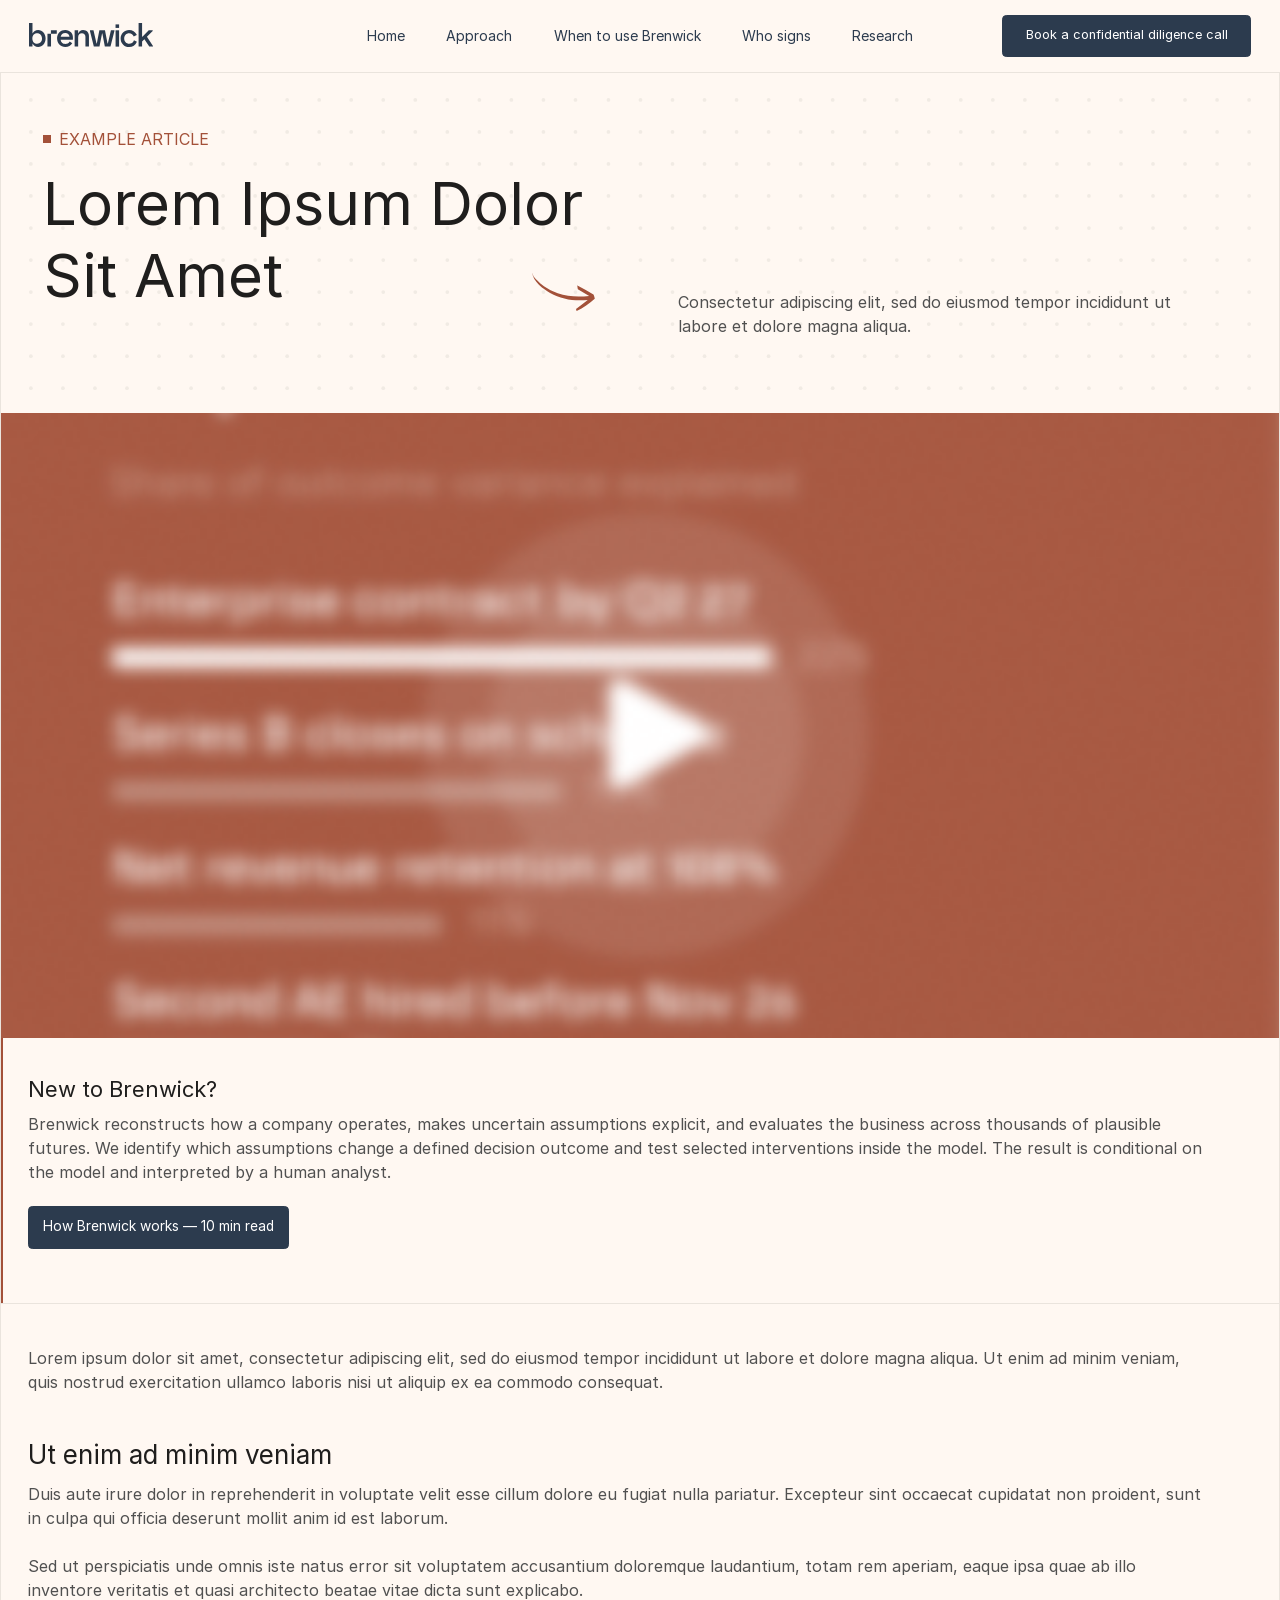
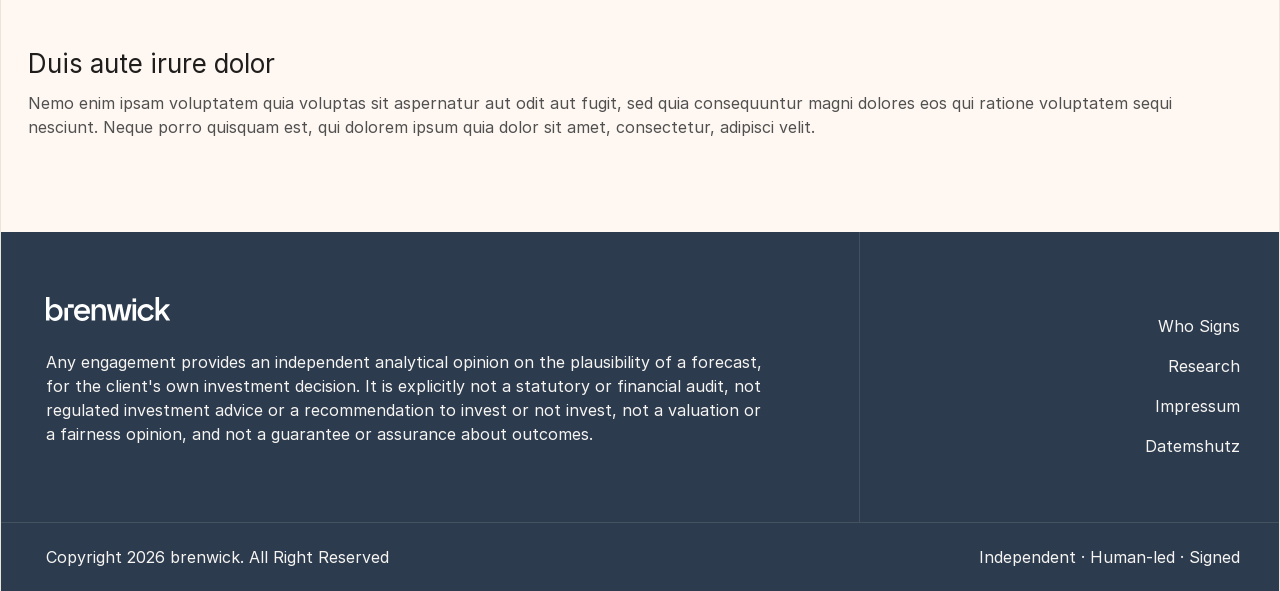
==== article/index.html @ f1bf11fb "first commit" ====
<!DOCTYPE html>
<html lang="en">

<head>
    <meta charset="UTF-8">
    <meta name="viewport" content="width=device-width, initial-scale=1.0">
    <meta
        name="description"
        content="Lorem Ipsum Dolor Sit Amet — an example Brenwick research article.">
    <title>Lorem Ipsum Dolor Sit Amet — Brenwick</title>
    <link rel="stylesheet" href="../css/style.css">
    <link rel="stylesheet" href="../css/article.css">
</head>

<body class="article-page">
    <header class="site-header">
        <div class="site-header__inner">
            <a class="site-header__logo" href="../index.html" aria-label="Brenwick home">
                <img
                    src="../assets/icons/brenwick-logo.svg"
                    alt="Brenwick"
                    width="124"
                    height="25"
                >
            </a>

            <nav class="desktop-nav" aria-label="Primary navigation">
                <a class="desktop-nav__link" href="../index.html">Home</a>
                <a class="desktop-nav__link" href="../article/">Approach</a>
                <a class="desktop-nav__link" href="../index.html#when-to-use-brenwick">
                    When to use Brenwick
                </a>
                <a class="desktop-nav__link" href="../who-signs/">Who signs</a>
                <a class="desktop-nav__link" href="../research/" aria-current="page">Research</a>
            </nav>

            <a class="button button--header" href="../index.html#contact">
                Book a confidential diligence call
            </a>

            <button
                class="menu-toggle"
                type="button"
                aria-label="Open navigation menu"
                aria-controls="mobile-menu"
                aria-expanded="false"
            >
                <span class="menu-toggle__line menu-toggle__line--top"></span>
                <span class="menu-toggle__line menu-toggle__line--bottom"></span>
            </button>
        </div>

        <div class="mobile-menu" id="mobile-menu" aria-hidden="true" inert>
            <div class="mobile-menu__pattern" aria-hidden="true"></div>

            <div class="mobile-menu__content">
                <nav class="mobile-nav" aria-label="Mobile navigation">
                    <a class="mobile-nav__link" href="../index.html">Home</a>
                    <a class="mobile-nav__link" href="../index.html#approach">Approach</a>
                    <a class="mobile-nav__link" href="../index.html#when-to-use-brenwick">
                        When to use Brenwick
                    </a>
                    <a class="mobile-nav__link" href="../index.html#who-signs">Who signs</a>
                    <a class="mobile-nav__link" href="../research/" aria-current="page">Research</a>
                </nav>

                <a class="button button--mobile-menu" href="../index.html#contact">
                    Book a confidential diligence call
                </a>
            </div>
        </div>
    </header>

    <main id="article">
        <article>
            <header class="article-hero">
                <div class="article-hero__pattern" aria-hidden="true"></div>

                <div class="article-hero__content">
                    <p class="article-hero__eyebrow">
                        <span aria-hidden="true"></span>
                        Example article
                    </p>

                    <h1>
                        <span class="article-hero__title article-hero__title--desktop">
                            Lorem Ipsum Dolor<br>
                            Sit Amet
                        </span>
                        <span class="article-hero__title article-hero__title--mobile" aria-hidden="true">
                            Lorem Ipsum<br>
                            Dolor Sit Amet
                        </span>
                    </h1>

                    <img
                        class="article-hero__arrow article-hero__arrow--desktop"
                        src="../assets/icons/hero-arrow.svg"
                        alt=""
                        width="65"
                        height="64"
                        aria-hidden="true"
                    >
                    <img
                        class="article-hero__arrow article-hero__arrow--mobile"
                        src="../assets/icons/hero-arrow-mobile.svg"
                        alt=""
                        width="32"
                        height="43"
                        aria-hidden="true"
                    >

                    <p class="article-hero__description">
                        Consectetur adipiscing elit, sed do eiusmod tempor incididunt ut
                        labore et dolore magna aliqua.
                    </p>
                </div>
            </header>

            <figure class="article-media" aria-label="What the case depends on exhibit preview">
                <picture>
                    <source
                        media="(max-width: 767px)"
                        srcset="../assets/images/article-dependencies-mobile.png"
                    >
                    <img
                        src="../assets/images/article-dependencies-desktop.png"
                        alt="Blurred preview of the What the case depends on Brenwick exhibit"
                        width="1280"
                        height="625"
                    >
                </picture>
            </figure>

            <aside class="article-introduction" aria-labelledby="article-introduction-title">
                <h2 id="article-introduction-title">New to Brenwick?</h2>
                <p>
                    Brenwick reconstructs how a company operates, makes uncertain assumptions
                    explicit, and evaluates the business across thousands of plausible futures.
                    We identify which assumptions change a defined decision outcome and test
                    selected interventions inside the model. The result is conditional on the
                    model and interpreted by a human analyst.
                </p>
                <a class="button article-introduction__link" href="../research/">
                    How Brenwick works — 10 min read
                </a>
            </aside>

            <div class="article-content">
                <p>
                    Lorem ipsum dolor sit amet, consectetur adipiscing elit, sed do eiusmod
                    tempor incididunt ut labore et dolore magna aliqua. Ut enim ad minim veniam,
                    quis nostrud exercitation ullamco laboris nisi ut aliquip ex ea commodo
                    consequat.
                </p>

                <h2>Ut enim ad minim veniam</h2>
                <p>
                    Duis aute irure dolor in reprehenderit in voluptate velit esse cillum dolore
                    eu fugiat nulla pariatur. Excepteur sint occaecat cupidatat non proident, sunt
                    in culpa qui officia deserunt mollit anim id est laborum.
                </p>
                <p>
                    Sed ut perspiciatis unde omnis iste natus error sit voluptatem accusantium
                    doloremque laudantium, totam rem aperiam, eaque ipsa quae ab illo inventore
                    veritatis et quasi architecto beatae vitae dicta sunt explicabo.
                </p>

                <h2>Duis aute irure dolor</h2>
                <p>
                    Nemo enim ipsam voluptatem quia voluptas sit aspernatur aut odit aut fugit,
                    sed quia consequuntur magni dolores eos qui ratione voluptatem sequi nesciunt.
                    Neque porro quisquam est, qui dolorem ipsum quia dolor sit amet, consectetur,
                    adipisci velit.
                </p>
            </div>
        </article>

        <footer class="brenwick-footer" aria-label="Site footer">
            <div class="brenwick-footer__main">
                <div class="brenwick-footer__brand">
                    <a class="brenwick-footer__logo" href="../index.html" aria-label="Brenwick home">
                        <img
                            src="../assets/icons/brenwick-logo.svg"
                            alt="Brenwick"
                            width="124"
                            height="25"
                        >
                    </a>

                    <p class="brenwick-footer__disclaimer">
                        <span class="article-footer-copy article-footer-copy--desktop">
                            Any engagement provides an independent analytical opinion on
                            the plausibility of a forecast,<br>
                            for the client's own investment decision. It is explicitly not
                            a statutory or financial audit, not<br>
                            regulated investment advice or a recommendation to invest or
                            not invest, not a valuation or<br>
                            a fairness opinion, and not a guarantee or assurance about
                            outcomes.
                        </span>
                        <span class="article-footer-copy article-footer-copy--mobile">
                            Any engagement provides an independent analytical opinion on the
                            plausibility of a forecast, for the client's own investment decision.
                            It is explicitly not a statutory or financial audit, not regulated
                            investment advice or a recommendation to invest or not invest, not a
                            valuation or a fairness opinion, and not a guarantee or assurance
                            about outcomes.
                        </span>
                    </p>
                </div>

                <nav class="brenwick-footer__navigation" aria-label="Footer navigation">
                    <a href="../index.html#who-signs">Who Signs</a>
                    <a href="../research/" aria-current="page">Research</a>
                    <a href="../index.html#impressum">Impressum</a>
                    <a href="../index.html#datenschutz">Datemshutz</a>
                </nav>
            </div>

            <div class="brenwick-footer__bottom">
                <p class="brenwick-footer__copyright">
                    Copyright 2026 brenwick. All Right<span class="brenwick-footer__mobile-break"><br></span>
                    Reserved
                </p>

                <p class="brenwick-footer__signature">
                    Independent · Human-led · Signed
                </p>
            </div>
        </footer>
    </main>

    <script src="../js/main.js"></script>
</body>

</html>
---- css/style.css ----
@font-face {
    font-family: "Inter";
    src: url("../assets/fonts/Inter-Regular.woff2") format("woff2");
    font-style: normal;
    font-weight: 400;
    font-display: swap;
}

:root {
    --color-background: #fff8f2;
    --color-border: #eae4dd;
    --color-heading: #1f1e1d;
    --color-navy: #2c3b4e;
    --color-rust: #a35139;
    --color-text: #505050;
    --color-white: #ffffff;
    --font-primary: "Inter", "Helvetica Neue", Arial, sans-serif;
    --font-secondary: "Inter", "Helvetica Neue", Arial, sans-serif;
    --header-height: 73px;
    --content-max-width: 1222px;
    --transition-duration: 220ms;
}

*,
*::before,
*::after {
    box-sizing: border-box;
}

html {
    min-width: 320px;
    scroll-behavior: smooth;
}

body {
    min-width: 320px;
    margin: 0;
    overflow-x: hidden;
    background-color: var(--color-background);
    color: var(--color-navy);
    font-family: var(--font-primary);
    -webkit-font-smoothing: antialiased;
    text-rendering: optimizeLegibility;
}

body.is-menu-open {
    overflow: hidden;
}

a {
    color: inherit;
    text-decoration: none;
}

button,
a {
    -webkit-tap-highlight-color: transparent;
}

.site-header {
    position: relative;
    z-index: 100;
    min-height: var(--header-height);
    border-bottom: 1.19px solid var(--color-border);
    background-color: var(--color-background);
}

.site-header__inner {
    position: relative;
    display: flex;
    width: min(calc(100% - 48px), var(--content-max-width));
    min-height: calc(var(--header-height) - 1.19px);
    margin-inline: auto;
    align-items: center;
    justify-content: space-between;
}

.site-header__logo {
    display: inline-flex;
    flex: 0 0 auto;
    align-items: center;
}

.site-header__logo img {
    display: block;
    width: 124px;
    height: auto;
}

.desktop-nav {
    position: absolute;
    left: 50%;
    display: flex;
    width: 546px;
    align-items: center;
    justify-content: space-between;
    transform: translateX(-50%);
}

.desktop-nav__link,
.mobile-nav__link {
    font-size: 14px;
    font-weight: 500;
    letter-spacing: 0;
    line-height: 1;
    white-space: nowrap;
}

.desktop-nav__link {
    transition: opacity var(--transition-duration) ease;
}

.desktop-nav__link:hover {
    opacity: 0.62;
}

.button {
    display: inline-flex;
    min-height: 42.506px;
    align-items: center;
    justify-content: center;
    padding: 8.67px 13.88px;
    border: 1px solid var(--color-navy);
    border-radius: 4.34px;
    background-color: var(--color-navy);
    color: var(--color-white);
    font-size: 13.88px;
    font-weight: 500;
    letter-spacing: 0;
    line-height: 1;
    text-align: center;
    transition:
        background-color var(--transition-duration) ease,
        color var(--transition-duration) ease;
}

.button:hover {
    background-color: transparent;
    color: var(--color-navy);
}

.button--header {
    width: 248.759px;
    flex: 0 0 auto;
}

.menu-toggle,
.mobile-menu {
    display: none;
}

.hero {
    position: relative;
    width: min(calc(100% - 160px), 1280px);
    min-height: 421px;
    margin-inline: auto;
    overflow: hidden;
    border-right: 1px solid var(--color-border);
    border-left: 1px solid var(--color-border);
}

.hero__pattern {
    position: absolute;
    inset: 0;
    background-image: url("../assets/icons/dots-pattern.svg");
    background-position: top center;
    background-repeat: repeat-y;
    background-size: 1222px 421px;
    pointer-events: none;
    top: 25px;
}

.hero__content {
    position: relative;
    z-index: 1;
    min-height: 421px;
    padding: 50px 44px 46px;
}

.hero__eyebrow,
.hero__title,
.hero__description {
    margin: 0;
    font-weight: 500;
    letter-spacing: 0;
}

.hero__eyebrow {
    display: flex;
    align-items: center;
    gap: 8px;
    color: var(--color-rust);
    font-size: 16px;
    line-height: 1.5;
    text-transform: uppercase;
}

.hero__eyebrow-marker {
    width: 8px;
    height: 8px;
    flex: 0 0 auto;
    background-color: currentColor;
}

.hero__title {
    max-width: 810px;
    margin-top: 7px;
    color: var(--color-heading);
    font-size: 60px;
    line-height: 1.1;
}

.hero__arrow {
    position: absolute;
    top: 296px;
    left: 50.75%;
    display: block;
    width: 65px;
    height: 64px;
    pointer-events: none;
}

.hero__description {
    position: absolute;
    top: 264px;
    right: 44px;
    width: 430px;
    color: var(--color-text);
    font-size: 15px;
    line-height: 1.5;
}

.mobile-line-break {
    display: none;
}

.forecast-figure {
    display: grid;
    width: min(calc(100% - 160px), 1280px);
    min-height: 626px;
    grid-template-rows: 64px minmax(0, 1fr) 64px;
    margin-inline: auto;
    overflow: hidden;
    background-color: var(--color-rust);
    color: var(--color-white);
}

.forecast-figure p,
.forecast-figure h2 {
    margin: 0;
}

.forecast-figure__header,
.forecast-figure__footer {
    display: grid;
    align-items: center;
    border-color: rgb(255 255 255 / 32%);
}

.forecast-figure__header {
    grid-template-columns: minmax(0, 1fr) 300px;
    border-bottom: 1px solid rgb(255 255 255 / 32%);
}

.forecast-figure__header p {
    display: flex;
    height: 100%;
    align-items: center;
    padding-inline: 40px;
    font-size: 16.08px;
    letter-spacing: 0;
    line-height: 1;
}

.forecast-figure__header p:first-child {
    font-family: var(--font-secondary);
    font-weight: 400;
}

.forecast-figure__header p:last-child {
    padding-inline: 36px;
    border-left: 1px solid rgb(255 255 255 / 32%);
    font-family: var(--font-primary);
    font-weight: 500;
}

.forecast-figure__body {
    position: relative;
    min-height: 498px;
}

.forecast-figure__intro {
    position: absolute;
    z-index: 2;
    top: 32px;
    left: 40px;
}

.forecast-figure__intro h2 {
    font-family: var(--font-primary);
    font-size: 38.59px;
    font-weight: 500;
    letter-spacing: 0;
    line-height: 1;
}

.forecast-figure__intro p {
    margin-top: 14px;
    color: rgb(255 255 255 / 42%);
    font-family: var(--font-secondary);
    font-size: 13.93px;
    font-weight: 400;
    letter-spacing: 0;
    line-height: 1;
}

.forecast-figure__legend {
    display: none;
}

.forecast-figure__chart {
    position: absolute;
}

.forecast-figure__chart svg {
    display: block;
    width: 100%;
    height: auto;
    overflow: visible;
}

.forecast-figure__chart--desktop {
    top: 149px;
    right: 30px;
    left: 130px;
}

.forecast-figure__chart--mobile {
    display: none;
}

.forecast-chart__grid line {
    stroke: rgb(255 255 255 / 13%);
    stroke-width: 1;
    vector-effect: non-scaling-stroke;
}

.forecast-chart__paths {
    fill: none;
    stroke: rgb(255 255 255 / 9%);
    stroke-width: 1;
}

.forecast-chart__paths path,
.forecast-chart__median,
.forecast-chart__founder {
    fill: none;
    vector-effect: non-scaling-stroke;
}

.forecast-chart__median {
    stroke: rgb(255 255 255 / 30%);
    stroke-width: 1;
}

.forecast-chart__founder {
    stroke: var(--color-white);
    stroke-linecap: round;
    stroke-width: 2;
}

.forecast-chart__ticks {
    fill: rgb(255 255 255 / 35%);
    font-family: var(--font-secondary);
    font-size: 13.93px;
    font-weight: 400;
    letter-spacing: 0;
}

.forecast-chart__annotations {
    fill: var(--color-white);
    font-family: var(--font-primary);
    font-size: 15.01px;
    font-weight: 500;
    letter-spacing: 0;
}

.forecast-chart__annotations line {
    stroke: rgb(255 255 255 / 55%);
    stroke-width: 1;
    vector-effect: non-scaling-stroke;
}

.forecast-chart__annotations text:nth-of-type(n + 5) {
    fill: rgb(255 255 255 / 43%);
}

.forecast-figure__footer {
    grid-template-columns: 1fr auto;
    padding-inline: 40px;
    border-top: 1px solid rgb(255 255 255 / 32%);
}

.forecast-figure__footer>p:first-child {
    font-family: var(--font-secondary);
    font-size: 13.93px;
    font-weight: 400;
    line-height: 1;
}


.forecast-figure__brand {
    font-family: var(--font-primary);
    font-size: 22px;
    font-weight: 500;
    line-height: 1;
}

.mobile-line-break {
    display: none;
}

.desktop-nav__link:focus-visible,
.mobile-nav__link:focus-visible,
.button:focus-visible,
.menu-toggle:focus-visible,
.site-header__logo:focus-visible {
    outline: 2px solid var(--color-navy);
    outline-offset: 4px;
}

@media (max-width: 1100px) {
    :root {
        --header-height: 52px;
    }

    .site-header__inner {
        width: calc(100% - 32px);
    }

    .site-header__logo img {
        width: 100px;
    }

    .desktop-nav,
    .button--header {
        display: none;
    }

    .menu-toggle {
        position: relative;
        display: inline-flex;
        width: 24px;
        height: 24px;
        flex: 0 0 auto;
        align-items: center;
        justify-content: center;
        padding: 0;
        border: 0;
        background: transparent;
        color: var(--color-navy);
        cursor: pointer;
    }

    .menu-toggle__line {
        position: absolute;
        right: 1px;
        display: block;
        height: 1.6px;
        border-radius: 999px;
        background-color: currentColor;
        transform-origin: center;
        transition:
            top var(--transition-duration) ease,
            width var(--transition-duration) ease,
            transform var(--transition-duration) ease;
    }

    .menu-toggle__line--top {
        top: 7px;
        width: 22px;
    }

    .menu-toggle__line--bottom {
        top: 14px;
        width: 16px;
    }

    .site-header.is-menu-open .menu-toggle__line {
        top: 11px;
        width: 20px;
    }

    .site-header.is-menu-open .menu-toggle__line--top {
        transform: rotate(45deg);
    }

    .site-header.is-menu-open .menu-toggle__line--bottom {
        transform: rotate(-45deg);
    }

    .mobile-menu {
        position: fixed;
        z-index: -1;
        top: var(--header-height);
        right: 0;
        bottom: 0;
        left: 0;
        display: block;
        overflow: hidden;
        background-color: var(--color-background);
        opacity: 0;
        pointer-events: none;
        transform: translateY(-8px);
        visibility: hidden;
        transition:
            opacity var(--transition-duration) ease,
            transform var(--transition-duration) ease,
            visibility 0s linear var(--transition-duration);
    }

    .site-header.is-menu-open .mobile-menu {
        opacity: 1;
        pointer-events: auto;
        transform: translateY(0);
        visibility: visible;
        transition-delay: 0s;
    }

    .mobile-line-break {
        display: inline;
    }

    .desktop-line-break {
        display: none;
    }

    .mobile-menu__pattern {
        position: absolute;
        top: 71px;
        right: clamp(20px, 6.667vw, 32px);
        bottom: 0;
        left: clamp(20px, 6.667vw, 32px);
        background-image: url("../assets/icons/dots-pattern.svg");
        background-position: top left;
        background-repeat: repeat-y;
        background-size: 1222px 421px;
        pointer-events: none;
    }

    .mobile-menu__content {
        position: relative;
        z-index: 1;
        display: flex;
        height: 100%;
        flex-direction: column;
        align-items: center;
        padding-top: clamp(72px, 17.188dvh, 110px);
    }

    .mobile-nav {
        display: flex;
        width: min(39.467vw, 148px);
        height: min(44.531dvh, 285px);
        min-height: 238px;
        flex-direction: column;
        align-items: center;
        justify-content: space-between;
    }

    .mobile-nav__link {
        display: inline-flex;
        justify-content: center;
        text-align: center;
        transition: opacity var(--transition-duration) ease;
    }

    .mobile-nav__link:hover {
        opacity: 0.62;
    }

    .button--mobile-menu {
        width: min(calc(100% - 50px), 248.759px);
        margin-top: clamp(38px, 11.563dvh, 74px);
    }

    .hero {
        width: calc(100% - 32px);
        min-height: 674px;
    }

    .hero__pattern {
        background-position: 9px -30px;
    }

    .hero__content {
        min-height: 674px;
        padding: 28px 16px 42px;
    }

    .hero__eyebrow {
        gap: 8px;
    }

    .hero__title {
        max-width: none;
        margin-top: 7px;
        font-size: 36px;
        line-height: 1.2;
    }

    .hero__arrow {
        top: 290px;
        right: 65px;
        left: auto;
        width: 42px;
        height: 42px;
        transform: rotate(-40deg) scaleX(-1);
        transform-origin: center;
    }

    .hero__description {
        position: static;
        width: auto;
        margin-top: 42px;
    }

    .desktop-line-break {
        display: none;
    }

    .mobile-line-break {
        display: inline;
    }

    .forecast-figure {
        width: calc(100% - 32px);
    }
}

@media (max-width: 767px) {
    .forecast-figure {
        min-height: 500px;
        grid-template-rows: 46px minmax(0, 1fr) 46px;
    }

    .forecast-figure__header {
        grid-template-columns: 1fr 1fr;
    }

    .forecast-figure__header p {
        padding-inline: 30px;
        font-size: 10px;
    }

    .forecast-figure__header p:last-child {
        justify-content: flex-end;
        padding-right: 17px;
        padding-left: 15px;
    }

    .forecast-figure__body {
        min-height: 408px;
    }

    .forecast-figure__intro {
        top: 18px;
        right: 24px;
        left: 30px;
    }

    .forecast-figure__intro h2 {
        max-width: 200px;
        font-size: 28px;
        line-height: 1;
    }

    .forecast-figure__intro p {
        max-width: 230px;
        margin-top: 10px;
        overflow: hidden;
        font-size: 10px;
        text-overflow: clip;
        white-space: nowrap;
    }

    .forecast-figure__legend {
        position: absolute;
        top: 112px;
        right: 29px;
        left: 30px;
        display: flex;
        align-items: center;
        justify-content: space-between;
        font-family: var(--font-primary);
        font-size: 10.5px;
        font-weight: 500;
        line-height: 1;
    }

    .forecast-figure__legend-item {
        display: inline-flex;
        align-items: center;
        gap: 7px;
        white-space: nowrap;
    }

    .forecast-figure__legend-line {
        display: block;
        width: 17px;
        height: 1px;
    }

    .forecast-figure__legend-line--founder {
        background-color: var(--color-white);
    }

    .forecast-figure__legend-line--median {
        background-color: rgb(255 255 255 / 38%);
    }

    .forecast-figure__chart--desktop {
        display: none;
    }

    .forecast-figure__chart--mobile {
        top: 184px;
        right: 29px;
        left: 30px;
        display: block;
    }

    .forecast-chart__ticks {
        font-size: 9px;
    }

    .forecast-chart__founder {
        stroke-width: 2;
    }

    .forecast-figure__footer {
        padding-inline: 30px 28px;
    }

    .forecast-figure__footer>p:first-child {
        color: rgb(255 255 255 / 50%);
        font-size: 9px;
    }

    .forecast-figure__brand {
        font-size: 15px;
    }
}

@media (max-width: 374px) {
    .site-header__inner {
        width: calc(100% - 28px);
    }

    .site-header__logo img {
        width: 94px;
    }

    .mobile-menu__pattern {
        right: 20px;
        left: 20px;
    }

    .mobile-nav__link {
        font-size: 13px;
    }

    .button--mobile-menu {
        width: calc(100% - 40px);
        font-size: 13px;
    }

    .hero {
        width: calc(100% - 24px);
    }

    .hero__content {
        padding-right: 12px;
        padding-left: 12px;
    }

    .hero__eyebrow {
        font-size: 14px;
    }

    .hero__title {
        font-size: clamp(32px, 9.6vw, 36px);
    }

    .hero__description {
        font-size: 15px;
    }

    .forecast-figure {
        width: calc(100% - 24px);
    }

    .forecast-figure__header p {
        padding-left: 22px;
    }

    .forecast-figure__intro,
    .forecast-figure__legend,
    .forecast-figure__chart--mobile {
        left: 22px;
    }

    .forecast-figure__legend,
    .forecast-figure__chart--mobile {
        right: 22px;
    }

    .forecast-figure__footer {
        padding-inline: 22px;
    }
}

@media (prefers-reduced-motion: reduce) {
    html {
        scroll-behavior: auto;
    }

    *,
    *::before,
    *::after {
        scroll-behavior: auto !important;
        transition-duration: 0.01ms !important;
    }
}

/* Mobile: hero ke neeche extra space remove */
@media (max-width: 767px) {

    .hero,
    .hero__content {
        min-height: auto;
    }
}

/* Laptop: graph mein sirf founder line show */
@media (min-width: 768px) {

    .forecast-figure__chart--desktop .forecast-chart__paths,
    .forecast-figure__chart--desktop .forecast-chart__median {
        display: none;
    }
}

.range-section {
    width: min(calc(100% - 160px), 1280px);
    margin-inline: auto;
    overflow: hidden;
    border-right: 1.19px solid var(--color-border);
    border-left: 1.19px solid var(--color-border);
    background-color: var(--color-background);
    color: var(--color-heading);
}

.range-section p,
.range-section h2,
.range-section blockquote {
    margin: 0;
}

.range-section__header {
    display: grid;
    min-height: 92px;
    grid-template-columns: 260px minmax(0, 1fr) auto;
    align-items: center;
    border-bottom: 1.19px solid var(--color-border);
}

.range-section__header p {
    font-size: 16px;
    font-weight: 500;
    letter-spacing: 0;
    line-height: 1.5;
}

.range-section__headertow {
    display: grid;
    min-height: 92px;
    grid-template-columns: 210px minmax(0, 1fr) auto;
    align-items: center;
    border-bottom: 1.19px solid var(--color-border);
}

.range-section__headertow p {
    font-size: 16px;
    font-weight: 500;
    letter-spacing: 0;
    line-height: 1.5;
}

.range-section__figure-label {
    position: relative;
    display: flex;
    min-height: 33px;
    align-items: center;
    padding-right: 20px;
    padding-left: 28px;
    white-space: nowrap;
}

.range-section__figure-label::after {
    position: absolute;
    top: 50%;
    right: 0;
    width: 1px;
    height: 33px;
    background-color: var(--color-border);
    content: "";
    transform: translateY(-50%);
}

.range-section__figure-description {
    padding-inline: 20px;
}

.range-section__figure-descriptiontow {
    padding-inline: 12px;
}

.text-color {
    color: #FFF8F2BF
}

@media (max-width: 767px) {
    .range-section__figure-description {
        display: flex;
        align-items: flex-start;
        gap: 16px;
    }

    .range-section__figure-description::before {
        content: "";
        display: block;
        flex: 0 0 1px;
        width: 1px;
        height: 33px;
        background-color: #e1dad3;
    }
}

.range-section__specimen {
    display: flex;
    width: 274px;
    min-height: 40px;
    margin-right: 28px !important;
    align-items: center;
    padding-inline: 27px;
    background-color: #f8f0e9;
    white-space: nowrap;
    border: 1px solid #dacfc2"

}

.range-section {
    overflow: visible;
}

.range-section__question {
    position: relative;
    display: flex;
    min-height: 86px;
    align-items: center;
    padding: 18px 28px;
    border-bottom: 0;
}

.range-section__question::after {
    content: "";
    position: absolute;
    bottom: 0;
    left: 50%;
    width: 100vw;
    height: 1.19px;
    background-color: var(--color-border);
    transform: translateX(-50%);
    pointer-events: none;
}

body {
    overflow-x: clip;
}

.range-section__question p,
.range-section__copy p,
.range-section__quote footer {
    font-size: 16px;
    font-weight: 500;
    letter-spacing: 0;
    line-height: 1.5;
}

.range-section__content {
    display: grid;
    min-height: 348px;
    grid-template-columns: minmax(0, 1fr) 430px;
    align-items: center;
    gap: 42px;
    padding: 48px 42px 45px;
    border-bottom: 1.19px solid var(--color-border);
    background-image: url("../assets/icons/dots-pattern.svg");
    background-position: center center;
    background-repeat: repeat-y;
    background-size: 1222px 421px;
}

.range-section__eyebrow {
    display: flex;
    align-items: center;
    gap: 8px;
    color: var(--color-rust);
    font-size: 16px;
    font-weight: 500;
    letter-spacing: 0;
    line-height: 1.5;
    text-transform: uppercase;
}

.range-section__eyebrow span {
    width: 8px;
    height: 8px;
    flex: 0 0 auto;
    background-color: currentColor;
}

.range-section__heading-group h2 {
    max-width: 617px;
    margin-top: 13px;
    font-size: 48px;
    font-weight: 500;
    letter-spacing: 0;
    line-height: 1.2;
}

.range-section__copy {
    align-self: center;
    color: var(--color-heading);
    transform: translateY(30px);
}

.range-section__copy p+p {
    margin-top: 12px;
}

.range-section__quote {
    position: relative;
    display: flex;
    min-height: 135px;
    flex-direction: column;
    justify-content: center;
    padding: 25px 28px;
    border-bottom: 1.19px solid var(--color-border);
    font-style: normal;
}

.range-section__quote::before {
    position: absolute;
    top: 0;
    bottom: 0;
    left: 0;
    width: 3px;
    background-color: var(--color-rust);
    content: "";
}

.range-section__quote>p {
    font-size: 22px;
    font-weight: 500;
    letter-spacing: 0;
    line-height: 1.5;
}

.range-section__quote footer {
    margin-top: 2px;
}

.desktop-nav__link:focus-visible,
.mobile-nav__link:focus-visible,
.button:focus-visible,
.menu-toggle:focus-visible,
.site-header__logo:focus-visible {
    outline: 2px solid var(--color-navy);
    outline-offset: 4px;
}

@media (max-width: 1100px) {


    .forecast-figure {
        width: calc(100% - 32px);
    }

    .range-section {
        width: calc(100% - 32px);
    }
}

@media (max-width: 767px) {
    .forecast-figure {
        min-height: 500px;
        grid-template-rows: 46px minmax(0, 1fr) 46px;
    }

    .forecast-figure__header {
        grid-template-columns: 1fr 1fr;
    }

    .forecast-figure__header p {
        padding-inline: 30px;
        font-size: 10px;
    }

    .forecast-figure__header p:last-child {
        justify-content: flex-end;
        padding-right: 17px;
        padding-left: 15px;
    }

    .forecast-figure__body {
        min-height: 408px;
    }

    .forecast-figure__intro {
        top: 18px;
        right: 24px;
        left: 30px;
    }

    .forecast-figure__intro h2 {
        max-width: 200px;
        font-size: 28px;
        line-height: 1;
    }

    .forecast-figure__intro p {
        max-width: 230px;
        margin-top: 10px;
        overflow: hidden;
        font-size: 10px;
        text-overflow: clip;
        white-space: nowrap;
    }

    .forecast-figure__legend {
        position: absolute;
        top: 112px;
        right: 29px;
        left: 30px;
        display: flex;
        align-items: center;
        justify-content: space-between;
        font-family: var(--font-primary);
        font-size: 10.5px;
        font-weight: 500;
        line-height: 1;
    }

    .forecast-figure__legend-item {
        display: inline-flex;
        align-items: center;
        gap: 7px;
        white-space: nowrap;
    }

    .forecast-figure__legend-line {
        display: block;
        width: 17px;
        height: 1px;
    }

    .forecast-figure__legend-line--founder {
        background-color: var(--color-white);
    }

    .forecast-figure__legend-line--median {
        background-color: rgb(255 255 255 / 38%);
    }

    .forecast-figure__chart--desktop {
        display: none;
    }

    .forecast-figure__chart--mobile {
        top: 184px;
        right: 29px;
        left: 30px;
        display: block;
    }

    .forecast-chart__ticks {
        font-size: 9px;
    }

    .forecast-chart__founder {
        stroke-width: 1.6;
    }

    .forecast-figure__footer {
        padding-inline: 30px 28px;
    }

    .forecast-figure__footer>p:first-child {
        color: rgb(255 255 255 / 50%);
        font-size: 9px;
    }

    .forecast-figure__brand {
        font-size: 15px;
    }

    .range-section {
        border-top-width: 5px;
    }

    .range-section__header {
        display: flex;
        min-height: 179px;
        flex-direction: column;
        align-items: flex-start;
        justify-content: flex-start;
        padding: 22px 16px 25px;
    }

    .range-section__header p {
        font-size: 13px;
        line-height: 1.5;
    }

    .range-section__headertow {
        display: flex;
        min-height: 179px;
        flex-direction: column;
        align-items: flex-start;
        justify-content: flex-start;
        padding: 22px 16px 25px;
    }

    .range-section__headertow p {
        font-size: 13px;
        line-height: 1.5;
    }

    .range-section__figure-label {
        min-height: 0;
        padding: 0;
    }

    .range-section__figure-label::after {
        display: none;
    }

    .range-section__figure-description {
        max-width: 295px;
        margin-top: 13px !important;
        padding: 0;
    }

    .range-section__figure-descriptiontow {
        max-width: 295px;
        margin-top: 13px !important;
        padding: 0;
    }

    .range-section__specimen {
        width: auto;
        min-height: 40px;
        margin-top: 13px !important;
        margin-right: 0 !important;
        padding-inline: 17px;
    }

    .range-section__question {
        min-height: 117px;
        padding: 20px 16px;
    }


    .range-section__question p,
    .range-section__copy p,
    .range-section__quote footer {
        font-size: 13px;
        line-height: 1.6;
    }

    .range-section__question p {
        max-width: 286px;
    }

    .range-section__content {
        display: block;
        min-height: 412px;
        padding: 38px 16px 27px;
        background-position: left -55px top -6px;
        background-size: 1222px 421px;
        background-repeat: repeat-y;
    }

    .range-section__eyebrow {
        gap: 7px;
        font-size: 13px;
    }

    .range-section__eyebrow span {
        width: 7px;
        height: 7px;
    }

    .range-section__heading-group h2 {
        max-width: 305px;
        margin-top: 10px;
        font-size: 32px;
        line-height: 1.15;
    }

    .range-section__copy {
        width: 312px;
        max-width: 300px;
        margin-top: 16px;
        transform: none;
    }

    .range-section__copy p+p {
        margin-top: 10px;
    }

    .range-section__quote {
        min-height: 150px;
        justify-content: flex-start;
        padding: 35px 16px 17px;
    }

    .range-section__quote>p {
        font-size: 18px;
        line-height: 1.5;
    }

    .range-section__quote footer {
        max-width: 304px;
        margin-top: 2px;
    }
}

@media (max-width: 374px) {
    .site-header__inner {
        width: calc(100% - 28px);
    }

    .site-header__logo img {
        width: 94px;
    }

    .mobile-menu__pattern {
        right: 20px;
        left: 20px;
    }

    .mobile-nav__link {
        font-size: 13px;
    }

    .button--mobile-menu {
        width: calc(100% - 40px);
        font-size: 13px;
    }

    .hero {
        width: calc(100% - 24px);
    }

    .hero__content {
        padding-right: 12px;
        padding-left: 12px;
    }

    .hero__eyebrow {
        font-size: 14px;
    }

    .hero__title {
        font-size: clamp(32px, 9.6vw, 36px);
    }

    .hero__description {
        font-size: 15px;
    }

    .forecast-figure {
        width: calc(100% - 24px);
    }

    .range-section {
        width: calc(100% - 24px);
    }

    .forecast-figure__header p {
        padding-left: 22px;
    }

    .forecast-figure__intro,
    .forecast-figure__legend,
    .forecast-figure__chart--mobile {
        left: 22px;
    }

    .forecast-figure__legend,
    .forecast-figure__chart--mobile {
        right: 22px;
    }

    .forecast-figure__footer {
        padding-inline: 22px;
    }
}

@media (prefers-reduced-motion: reduce) {
    html {
        scroll-behavior: auto;
    }

    *,
    *::before,
    *::after {
        scroll-behavior: auto !important;
        transition-duration: 0.01ms !important;
    }
}


.range-exhibit {
    box-sizing: border-box;
    width: min(calc(100% - 160px), 1280px);
    height: 626px;
    margin-inline: auto;
    border: 1.07px solid #e1dad3;
    background-color: #f9efe6;
    color: #1f1e1d;
}

.range-exhibit *,
.range-exhibit *::before,
.range-exhibit *::after {
    box-sizing: border-box;
}

.range-exhibit p,
.range-exhibit h2 {
    margin: 0;
}

.range-exhibit__header {
    display: grid;
    height: 63.24px;
    grid-template-columns: minmax(0, 983.31px) minmax(0, 1fr);
    border-bottom: 1.07px solid #b3ada1;
    font-family: "Inter", Arial, sans-serif;
    font-size: 16.08px;
    font-weight: 500;
    line-height: 1;
}

.range-exhibit__header p {
    display: flex;
    align-items: center;
    padding-inline: 39px;
}

.range-exhibit__header p+p {
    border-left: 1.07px solid #b3ada1;
}

.range-exhibit__body {
    position: relative;
    height: 497.62px;
    overflow: hidden;
}

.range-exhibit__intro {
    position: absolute;
    z-index: 2;
    top: 35px;
    left: 39px;
}

.range-exhibit__intro h2 {
    font-family: var(--font-primary);
    font-size: 38.59px;
    font-weight: 500;
    letter-spacing: 0;
    line-height: 1;
}

.range-exhibit__intro p {
    margin-top: 11px;
    font-family: "Inter", Arial, sans-serif;
    font-size: 13.93px;
    font-weight: 400;
    letter-spacing: 0;
    line-height: 1;
}

.range-exhibit__chart {
    position: absolute;
    top: 87.5px;
    left: 298px;
    width: 790px;
    height: 370px;
}

.range-exhibit__chart svg {
    display: block;
    width: 100%;
    height: 100%;
    overflow: visible;
}

.range-exhibit__model-label,
.range-exhibit__founder-label,
.range-exhibit__percentiles,
.range-exhibit__ticks {
    fill: #363433;
    font-family: "Inter", Arial, sans-serif;
    font-size: 13px;
    font-weight: 400;
    letter-spacing: 0;
}

.range-exhibit__model-label text:first-child,
.range-exhibit__founder-label text:first-child {
    font-family: var(--font-primary);
    font-size: 14px;
    font-weight: 500;
}

.range-exhibit__model-label text:nth-child(2),
.range-exhibit__founder-label text:nth-child(2),
.range-exhibit__percentiles,
.range-exhibit__ticks {
    fill: #6b6763;
}

.range-exhibit__histogram-bars {
    fill: none;
    stroke: #b3ada1;
    stroke-opacity: 0.16;
    stroke-width: 1.4;
    vector-effect: non-scaling-stroke;
}

.range-exhibit__distribution {
    fill: none;
    stroke: #b3ada1;
    stroke-opacity: 0.64;
    stroke-width: 1.4;
    stroke-linejoin: miter;
    vector-effect: non-scaling-stroke;
}

.range-exhibit__distribution-image--desktop {
    display: block;
}

.range-exhibit__distribution-image--mobile {
    display: none;
}

.range-exhibit__chart {
    width: min(100%, 790px);
}

.range-exhibit__chart svg {
    display: block;
    width: 100%;
    height: auto;
    overflow: visible;
}

@media (max-width: 767px) {
    .range-exhibit__chart {
        width: 273.806640625px;
        max-width: 100%;
    }

    .range-exhibit__distribution-image--desktop {
        display: none;
    }

    .range-exhibit__distribution-image--mobile {
        display: block;
    }
}

.range-exhibit__founder-marker line {
    stroke: #a35139;
    stroke-width: 1.6;
    vector-effect: non-scaling-stroke;
}

.range-exhibit__founder-marker rect {
    fill: #a35139;
}

.range-exhibit__axis-caption {
    position: absolute;
    bottom: 15px;
    left: 184px;
    color: #6b6763;
    font-family: "Inter", Arial, sans-serif;
    font-size: 13px;
    font-weight: 400;
    letter-spacing: 0;
    line-height: 1;
}

.range-exhibit__footer {
    display: flex;
    height: 63px;
    align-items: center;
    justify-content: space-between;
    padding-inline: 39px;
    border-top: 1.07px solid #b3ada1;
}

.range-exhibit__footer p {
    font-family: var(--font-primary);
    font-size: 16.08px;
    font-weight: 500;
    letter-spacing: 0;
    line-height: 1;
}

.range-exhibit__footer img {
    display: block;
    width: 104px;
    height: auto;
}

@media (max-width: 1100px) {
    .range-exhibit {
        width: calc(100% - 64px);
    }

    .range-exhibit__header {
        grid-template-columns: minmax(0, 76.82%) minmax(0, 23.18%);
    }

    .range-exhibit__chart {
        left: 23.28%;
        width: 61.72%;
    }

    .range-exhibit__axis-caption {
        left: 14.38%;
    }
}

@media (max-width: 767px) {
    .range-exhibit {
        width: calc(100% - 82px);
        height: auto;
    }

    .range-exhibit__header {
        height: 52px;
        grid-template-columns: 1fr 1fr;
        font-size: 12px;
    }

    .range-exhibit__header p {
        padding-inline: 56px;
    }

    .range-exhibit__header p+p {
        border-left: none;
    }


    .range-exhibit__body {
        display: flex;
        height: auto;
        min-height: 441px;
        flex-direction: column;
        padding: 22px 16px 24px;
    }

    .range-exhibit__intro {
        position: static;
    }

    .range-exhibit__intro h2 {
        font-size: 32px;
        line-height: 1.05;

    }

    .range-exhibit__intro p {
        max-width: 260px;
        margin-top: 19px;
        font-size: 11px;
        line-height: 1.25;
    }

    .range-exhibit__chart {
        position: static;
        width: 100%;
        height: auto;
        margin-top: 22px;
    }

    .range-exhibit__chart svg {
        height: auto;
    }

    .range-exhibit__model-label,
    .range-exhibit__founder-label,
    .range-exhibit__percentiles,
    .range-exhibit__ticks {
        font-size: 25px;
    }

    .range-exhibit__model-label text:first-child,
    .range-exhibit__founder-label text:first-child {
        font-size: 10.76px;
    }

    .range-exhibit__axis-caption {
        position: static;
        margin-top: 5px;
        font-size: 10px;
        line-height: 1.3;
    }

    .range-exhibit__footer {
        height: 52px;
        padding-inline: 16px;
    }

    .range-exhibit__footer p {
        font-size: 11px;
    }

    .range-exhibit__footer img {
        width: 82px;
    }
}

.range-exhibit__chart--mobile {
    display: none;
}

@media (max-width: 767px) {
    .range-exhibit__chart--desktop {
        display: none;
    }

    .range-exhibit__chart--mobile {
        display: block;
        width: 273.806640625px;
        max-width: 100%;
        margin-inline: auto;
    }

    .range-exhibit__chart--mobile svg {
        display: block;
        width: 100%;
        height: auto;
        overflow: visible;
    }

    .range-exhibit__chart--mobile text {
        font-family: var(--font-primary);
        font-weight: 500;
    }

    .range-exhibit__chart--mobile .range-exhibit__model-label,
    .range-exhibit__chart--mobile .range-exhibit__founder-label {
        fill: var(--color-text, #1d1d1b);
        font-size: 10px;
    }

    .range-exhibit__chart--mobile .range-exhibit__model-label text:nth-child(2),
    .range-exhibit__chart--mobile .range-exhibit__founder-label text:nth-child(2) {
        fill: rgb(29 29 27 / 65%);
        font-size: 9px;
    }

    .range-exhibit__chart--mobile .range-exhibit__baseline {
        stroke: #ffffffe1;
        stroke-width: 0.86px;
    }

    .range-exhibit__chart--mobile .range-exhibit__median-line {
        stroke: #b3ada18c;
        stroke-width: 0.86px;
    }

    .range-exhibit__chart--mobile .range-exhibit__founder-marker line {
        stroke: #a35139;
        stroke-width: 1.38px;
    }

    .range-exhibit__chart--mobile .range-exhibit__founder-marker rect {
        fill: #a35139;
    }

    .range-exhibit__chart--mobile .range-exhibit__ticks {
        fill: rgb(29 29 27 / 65%);
        font-size: 9px;
    }
}

@media (max-width: 374px) {
    .range-exhibit {
        width: calc(100% - 24px);
    }

    .range-exhibit__intro h2 {
        font-size: 29px;
    }
}

.range-exhibit__median-line {
    stroke: #b3ada18c;
    stroke-width: 1px;
    vector-effect: non-scaling-stroke;
}

.range-exhibit__baseline,
.range-exhibit__axis-tick {
    stroke: #b3ada18c;
    stroke-width: 1px;
    vector-effect: non-scaling-stroke;
}

.range-exhibit__histogram-bars {
    fill: none;
    stroke: #b3ada18c;
    stroke-width: 1px;
    vector-effect: non-scaling-stroke;
}

.range-analysis--dependencies .range-analysis__header>p:first-child {
    padding-right: 24px;
    border-right: 1px solid #e1dad3;
}

.dependencies-exhibit .range-exhibit__body {
    background-color: #f9efe6;
}

.dependencies-exhibit__content {
    position: absolute;
    top: 112px;
    left: 38px;
    display: grid;
    width: 1105px;
    height: 355px;
    grid-template-columns: 602px 503px;
}

.dependencies-exhibit__ranking {
    margin: 0;
    padding: 40px 0 0;
    list-style: none;
}

.dependencies-exhibit__ranking li {
    width: 422px;
}

.dependencies-exhibit__ranking .dependencies-exhibit__item--31 {
    --bar-width: 100%;
}

.dependencies-exhibit__ranking .dependencies-exhibit__item--22 {
    --bar-width: 70.97%;
}

.dependencies-exhibit__ranking .dependencies-exhibit__item--15 {
    --bar-width: 48.39%;
}

.dependencies-exhibit__ranking .dependencies-exhibit__item--11 {
    --bar-width: 35.48%;
}

.dependencies-exhibit__ranking .dependencies-exhibit__item--7 {
    --bar-width: 22.58%;
}

.dependencies-exhibit__ranking .dependencies-exhibit__item--5 {
    --bar-width: 16.13%;
}

.dependencies-exhibit__ranking li+li {
    margin-top: 14px;
}

.dependencies-exhibit__factor {
    display: block;
    color: #1f1e1d;
    font-family: var(--font-primary);
    font-size: 15px;
    font-weight: 500;
    letter-spacing: 0;
    line-height: 1;
    white-space: nowrap;
}

.dependencies-exhibit__bar-line {
    position: relative;
    display: block;
    width: 333.5px;
    height: 13px;
    margin-top: 7px;
}

.dependencies-exhibit__bar {
    position: absolute;
    top: 0;
    left: 0;
    display: block;
    width: var(--bar-width);
    height: 7px;
    background-color: #92908c;
}

.dependencies-exhibit__ranking li:first-child .dependencies-exhibit__bar {
    background-color: #a35139;
}

.dependencies-exhibit__value {
    position: absolute;
    top: 0;
    left: calc(var(--bar-width) + 10px);
    color: #575451;
    font-family: "Inter", Arial, sans-serif;
    font-size: 13px;
    font-weight: 400;
    letter-spacing: 0;
    line-height: 1;
    white-space: nowrap;
}

.dependencies-exhibit__ranking li:first-child .dependencies-exhibit__value {
    color: #a35139;
}

.dependencies-exhibit__effect {
    position: relative;
    height: 344px;
    margin: 11px 0 0;
    padding: 0 0 0 103px;
}

.dependencies-exhibit__effect::before {
    position: absolute;
    top: 0;
    bottom: 0;
    left: 0;
    width: 1px;
    background-color: rgba(31, 30, 29, 0.22);
    content: "";
}

.dependencies-exhibit__effect figcaption {
    margin: -11px 0 0;
    color: #1f1e1d;
    font-family: "Inter", Arial, sans-serif;
    font-size: 13px;
    font-weight: 400;
    letter-spacing: 0;
    line-height: 1;
}

.dependencies-exhibit__effect svg {
    display: block;
    width: 330px;
    height: 245px;
    margin-top: 19px;
    overflow: visible;
}

.dependencies-exhibit__axis-labels {
    fill: #5a5754;
    font-family: "Inter", Arial, sans-serif;
    font-size: 12px;
    font-weight: 400;
    letter-spacing: 0;
}

.dependencies-exhibit__axis-labels text:last-child {
    font-size: 11px;
}

.dependencies-exhibit__axes {
    fill: none;
    stroke: #b3ada1;
    stroke-width: 1px;
    vector-effect: non-scaling-stroke;
}

.dependencies-exhibit__confidence {
    fill: none;
    stroke: #b3ada1;
    stroke-dasharray: 2.5 4;
    stroke-width: 1px;
    vector-effect: non-scaling-stroke;
}

.dependencies-exhibit__curve {
    fill: none;
    stroke: #363433;
    stroke-linecap: round;
    stroke-width: 1.4px;
    vector-effect: non-scaling-stroke;
}

.dependencies-exhibit__assumption line {
    stroke: #a35139;
    stroke-width: 1px;
    vector-effect: non-scaling-stroke;
}

.dependencies-exhibit__assumption rect {
    fill: #a35139;
}

.dependencies-exhibit__assumption text {
    fill: #a35139;
    font-family: "Inter", Arial, sans-serif;
    font-size: 11px;
    font-weight: 400;
    letter-spacing: 0;
}

@media (max-width: 1100px) and (min-width: 768px) {
    .dependencies-exhibit__content {
        left: 3%;
        width: 86.33%;
        grid-template-columns: 54.48% 45.52%;
    }

    .dependencies-exhibit__ranking li {
        width: min(422px, 88%);
    }

    .dependencies-exhibit__bar-line {
        width: min(333.5px, calc(100% - 52px));
    }

    .dependencies-exhibit__effect {
        padding-left: clamp(38px, 8vw, 103px);
    }

    .dependencies-exhibit__effect svg {
        width: min(330px, calc(100% - 18px));
        height: auto;
    }
}

@media (max-width: 767px) {
    .dependencies-exhibit {
        width: calc(100% - 28px);
    }

    .dependencies-exhibit .range-exhibit__header {
        height: 37px;
        grid-template-columns: 55% 45%;
        font-size: 10.99px;
    }

    .dependencies-exhibit .range-exhibit__header p {
        padding-inline: 30px;
    }

    .dependencies-exhibit .range-exhibit__body {
        position: relative;
        display: block;
        height: 550px;
        min-height: 0;
        padding: 0;
    }

    .dependencies-exhibit .range-exhibit__intro {
        position: absolute;
        top: 14px;
        left: 23px;
    }

    .dependencies-exhibit .range-exhibit__intro h2 {
        width: 215px;
        font-size: 24px;
        line-height: 0.96;
    }

    .dependencies-exhibit .range-exhibit__intro p {
        max-width: none;
        margin-top: 21px;
        font-size: 8px;
        line-height: 1;
    }

    .dependencies-exhibit__content {
        top: 104px;
        left: 23px;
        display: block;
        width: calc(100% - 46px);
        height: auto;
    }

    .dependencies-exhibit__ranking {
        padding: 0;
    }

    .dependencies-exhibit__ranking li {
        width: 100%;
    }

    .dependencies-exhibit__ranking li+li {
        margin-top: 9px;
    }

    .dependencies-exhibit__factor {
        overflow: hidden;
        font-size: 10px;
        line-height: 1;
        text-overflow: clip;
        white-space: nowrap;
    }

    .dependencies-exhibit__bar-line {
        width: min(200px, calc(100% - 18px));
        height: 10px;
        margin-top: 5px;
    }

    .dependencies-exhibit__bar {
        height: 5px;
    }

    .dependencies-exhibit__value {
        left: calc(var(--bar-width) + 7px);
        font-size: 8px;
        color: #c2bcb7da;
    }

    .dependencies-exhibit__effect {
        height: auto;
        margin-top: 14px;
        padding: 0;
    }

    .dependencies-exhibit__effect::before {
        display: none;
    }

    .dependencies-exhibit__effect figcaption {
        margin: 0;
        font-size: 8px;
    }

    .dependencies-exhibit__effect svg {
        width: min(260px, 100%);
        height: auto;
        margin: 27px auto 0;
    }

    .dependencies-exhibit .range-exhibit__footer {
        height: 33px;
        padding-inline: 23px;
    }

    .dependencies-exhibit .range-exhibit__footer p {
        font-size: 8px;
    }

    .dependencies-exhibit .range-exhibit__footer img {
        width: 54px;
    }


}

@media (max-width: 374px) {
    .dependencies-exhibit {
        width: calc(100% - 28px);
    }
}

.bg-change {
    background-color: #F9EFE6;
}

.decision-exhibit .range-exhibit__body {
    background-color: #f9efe6;
}

.decision-exhibit .range-exhibit__header p+p {
    font-family: var(--font-primary);
    font-weight: 500;
}

.decision-exhibit .range-exhibit__intro p {
    font-size: 13px;
}

.decision-exhibit__content {
    position: absolute;
    top: 112.76px;
    left: 39px;
    display: grid;
    width: 1105px;
    height: 344px;
    grid-template-columns: 601px 504px;
}

.decision-exhibit__readings {
    min-width: 0;
}

.decision-exhibit__readings-chart {
    display: block;
    width: 550px;
    height: 344px;
    overflow: visible;
}

.decision-exhibit__readings-chart--mobile {
    display: none;
}

.decision-exhibit__reading-label {
    fill: #1f1e1d;
    font-family: var(--font-primary);
    font-size: 16px;
    font-weight: 500;
    letter-spacing: 0;
}

.decision-exhibit__reading-label--counterfactual {
    fill: #a35139;
}

.decision-exhibit__interval {
    fill: none;
    stroke: #1f1e1d;
    stroke-width: 1.4px;
    vector-effect: non-scaling-stroke;
}

.decision-exhibit__interval rect {
    fill: #1f1e1d;
    stroke: none;
}

.decision-exhibit__interval--counterfactual {
    stroke: #a35139;
}

.decision-exhibit__interval--counterfactual rect {
    fill: #a35139;
}

.decision-exhibit__effect-value {
    fill: #575451;
    font-family: "Inter", Arial, sans-serif;
    font-size: 13px;
    font-weight: 400;
    letter-spacing: 0;
}

.decision-exhibit__effect-value--counterfactual {
    fill: #a35139;
}

.decision-exhibit__zero-guide {
    stroke: #a35139;
    stroke-dasharray: 2 4;
    stroke-width: 1px;
    vector-effect: non-scaling-stroke;
}

.decision-exhibit__axis {
    fill: none;
    stroke: #b3ada1;
    stroke-width: 1px;
    vector-effect: non-scaling-stroke;
}

.decision-exhibit__axis-labels,
.decision-exhibit__axis-caption {
    fill: #6b6763;
    font-family: "Inter", Arial, sans-serif;
    font-size: 12px;
    font-weight: 400;
    letter-spacing: 0;
}

.decision-exhibit__paired-runs {
    position: relative;
    height: 344px;
    margin: 0;
    overflow: visible;
}

.decision-exhibit__paired-runs::before {
    position: absolute;
    top: 0;
    bottom: 0;
    left: 0;
    width: 1px;
    background-color: #b3ada1;
    content: "";
}

.decision-exhibit__paired-runs-header figcaption {
    position: absolute;
    top: -7px;
    left: 134px;
    color: #575451;
    font-family: "Inter", Arial, sans-serif;
    font-size: 13px;
    font-weight: 400;
    letter-spacing: 0;
    line-height: 1;
    white-space: nowrap;
}

.decision-exhibit__legend {
    position: absolute;
    top: 44px;
    left: 368px;
    display: flex;
    align-items: center;
    gap: 18px;
    color: #6b6763;
    font-family: "Inter", Arial, sans-serif;
    font-size: 12px;
    font-weight: 400;
    line-height: 1;
}

.decision-exhibit__legend-item {
    display: inline-flex;
    align-items: center;
    gap: 8px;
    white-space: nowrap;
}

.decision-exhibit__legend-line {
    display: block;
    width: 22px;
    height: 0;
    border-top: 1.4px solid;
}

.decision-exhibit__legend-line--baseline {
    border-color: #6f6a66;
}

.decision-exhibit__legend-line--modified {
    border-color: #a35139;
}

.decision-exhibit__paired-chart {
    position: absolute;
    top: 84px;
    left: 158px;
    display: block;
    width: 360px;
    height: 206px;
    overflow: visible;
}

.decision-exhibit__paired-line {
    fill: none;
    stroke-linecap: square;
    stroke-linejoin: miter;
    stroke-width: 1.4px;
    vector-effect: non-scaling-stroke;
}

.decision-exhibit__paired-line--baseline {
    stroke: #6f6a66;
}

.decision-exhibit__paired-line--modified {
    stroke: #a35139;
}

.decision-exhibit__paired-axis-caption {
    fill: #6b6763;
    font-family: "Inter", Arial, sans-serif;
    font-size: 12px;
    font-weight: 400;
    letter-spacing: 0;
}

@media (max-width: 1100px) and (min-width: 768px) {
    .decision-exhibit__content {
        left: 3%;
        width: 86.33%;
        grid-template-columns: 54.48% 45.52%;
    }

    .decision-exhibit__readings-chart {
        width: min(550px, 91.36%);
        height: auto;
    }

    .decision-exhibit__paired-runs-header figcaption {
        left: clamp(52px, 10.5vw, 134px);
    }

    .decision-exhibit__legend {
        right: 0;
        left: auto;
    }

    .decision-exhibit__paired-chart {
        left: clamp(76px, 12.34vw, 158px);
        width: min(360px, calc(100% - 76px));
        height: auto;
    }
}

@media (max-width: 767px) {
    .decision-exhibit {
        width: calc(100% - 28px);
    }

    .decision-exhibit .range-exhibit__header {
        height: 37px;
        grid-template-columns: 55% 45%;
        font-size: 11px;
    }

    .decision-exhibit .range-exhibit__header p {
        padding-inline: 23px;
    }

    .decision-exhibit .range-exhibit__body {
        position: relative;
        display: block;
        height: auto;
        min-height: 0;
        padding: 0;
        overflow: hidden;
    }

    .decision-exhibit .range-exhibit__intro {
        position: absolute;
        top: 14px;
        left: 23px;
    }

    .decision-exhibit .range-exhibit__intro h2 {
        width: 250px;
        font-size: 24px;
        line-height: 0.96;
    }

    .decision-exhibit .range-exhibit__intro p {
        max-width: none;
        margin-top: 18px;
        font-size: 8px;
        line-height: 1;
    }

    .decision-exhibit__content {
        position: relative;
        top: auto;
        left: auto;
        display: block;
        width: calc(100% - 46px);
        height: auto;
        margin: 83px 23px 35px;
    }

    .decision-exhibit__readings-chart--desktop {
        display: none;
    }

    .decision-exhibit__readings-chart--mobile {
        display: block;
        width: 117%;
        height: auto;
    }

    .decision-exhibit__reading-label {
        font-size: 10px;
    }

    .decision-exhibit__effect-value {
        font-size: 8px;
    }

    .decision-exhibit__axis-labels,
    .decision-exhibit__axis-caption {
        font-size: 7px;
    }

    .decision-exhibit__paired-runs {
        height: auto;
        margin-top: 23px;
    }

    .decision-exhibit__paired-runs::before {
        display: none;
    }

    .decision-exhibit__paired-runs-header {
        position: relative;
        display: flex;
        min-height: 12px;
        align-items: center;
        justify-content: space-between;
        gap: 8px;
    }

    .decision-exhibit__paired-runs-header figcaption {
        position: static;
        font-size: 8px;
        white-space: nowrap;
    }

    .decision-exhibit__legend {
        position: static;
        gap: 14px;
        font-size: 7px;
    }

    .decision-exhibit__legend-item {
        gap: 5px;
    }

    .decision-exhibit__legend-line {
        width: 14px;
        border-top-width: 1px;
    }

    .decision-exhibit__paired-chart {
        position: static;
        width: 100%;
        height: auto;
        margin-top: 6px;
    }

    .decision-exhibit__paired-axis-caption {
        font-size: 9px;
    }

    .decision-exhibit .range-exhibit__footer {
        height: 33px;
        padding-inline: 23px;
    }

    .decision-exhibit .range-exhibit__footer p {
        font-size: 8px;
    }

    .decision-exhibit .range-exhibit__footer img {
        width: 54px;
    }
}

@media (max-width: 374px) {
    .decision-exhibit {
        width: calc(100% - 28px);
    }

    .decision-exhibit .range-exhibit__intro h2 {
        width: 220px;
    }

    .decision-exhibit__legend {
        gap: 9px;
    }
}

main {
    position: relative;
    width: min(1280px, 100%);
    margin-inline: auto;
    padding-inline: 0;
}

main>section[class] {
    width: 100%;
    max-width: none;
    margin-inline: 0;
}

main>footer[class] {
    width: 100%;
    max-width: none;
    margin-inline: 0;
}


main::before,
main::after {
    content: "";
    position: absolute;
    z-index: 20;
    top: 0;
    bottom: 0;
    width: 1.19px;
    background-color: var(--color-border);
    pointer-events: none;
}

main::before {
    left: 0;
}

main::after {
    right: 0;
}

@media (max-width: 767px) {
    main {
        width: calc(100% - 32px);
        margin-inline: auto;
    }

    main>section[class] {
        width: 100%;
        margin-inline: 0;
    }
}

.judgment-section {
    position: relative;
    top: 60px;
    width: min(calc(100% - 158px), 1282px);
    height: 1039px;
    margin-inline: auto;
    overflow: hidden;
    background-color: #2c3b4e;
    color: #ffffff;
    font-family: var(--font-primary);
    font-size: 16px;
    font-weight: 500;
    letter-spacing: 0;
    line-height: 1.5;
}

.judgment-section *,
.judgment-section *::before,
.judgment-section *::after {
    box-sizing: border-box;
}

.judgment-section :where(p, h2, h3, ol) {
    margin: 0;
}

.judgment-section__intro {
    position: relative;
    display: grid;
    width: 1184px;
    height: 370px;
    margin-inline: auto;
    grid-template-columns: 650px minmax(0, 1fr);
    column-gap: 21px;
    padding-top: 106px;
    border-bottom: 1px solid rgba(179, 173, 161, 0.22);
}

.judgment-section__eyebrow {
    display: flex;
    align-items: center;
    gap: 8px;
    font-size: 16px;
    line-height: 1.5;
    text-transform: uppercase;
}

.judgment-section__eyebrow span {
    width: 8px;
    height: 8px;
    flex: 0 0 8px;
    background-color: currentColor;
}

.judgment-section__heading h2 {
    margin-top: 7px;
    font-size: 48px;
    font-weight: 500;
    line-height: 1.2;
}

.judgment-section__title {
    display: block;
}

.judgment-section__title--mobile {
    display: none;
}

.judgment-section__title--desktop {
    white-space: nowrap;
}

.judgment-section__title-accessible {
    position: absolute;
    width: 1px;
    height: 1px;
    padding: 0;
    overflow: hidden;
    clip: rect(0 0 0 0);
    clip-path: inset(50%);
    white-space: nowrap;
}

.judgment-section__copy {
    padding-top: 1px;
}

.judgment-section__copy p+p {
    margin-top: 16px;
}

.judgment-section__arrow {
    position: absolute;
    z-index: 1;
    top: 234px;
    left: 614px;
    display: block;
    width: 52.017px;
    height: 49.764px;
    transform: rotate(18.03deg);
    transform-origin: center;
    pointer-events: none;
}

.judgment-section__steps {
    width: 1184px;
    margin-inline: auto;
    padding: 0;
    list-style: none;
}

.judgment-section__step {
    display: grid;
    min-height: 70.8px;
    grid-template-columns: 41px minmax(210px, 1fr) minmax(320px, auto);
    align-items: center;
    border-bottom: 1px solid rgba(179, 173, 161, 0.22);
}

.judgment-section__number,
.judgment-section__step h3 {
    font-size: 20px;
    font-weight: 500;
    line-height: 1.5;
}

.judgment-section__step h3 {
    padding-left: 0;
}

.judgment-section__step p {
    justify-self: end;
    font-size: 16px;
    line-height: 1.5;
    text-align: right;
}

.judgment-section__questions {
    display: grid;
    width: calc(100% - 36px);
    min-height: 133px;
    margin-top: 65px;
    margin-left: 18px;
    grid-template-columns: 622px minmax(0, 1fr);
}

.judgment-section__question {
    min-width: 0;
    min-height: 131px;
    padding: 21px 28px 8px 26px;
    border-left: 3px solid #a35139;
}

.judgment-section__question h3 {
    font-size: 22px;
    font-weight: 500;
    line-height: 1.5;
}

.judgment-section__question p {
    margin-top: 4px;
    font-size: 16px;
    line-height: 1.5;
}

.judgment-section__signature {
    position: absolute;
    right: 24px;
    bottom: 51px;
    left: 24px;
    font-size: 16px;
    line-height: 1.5;
    text-align: center;
}

@media (min-width: 768px) and (max-width: 1399px) {
    .judgment-section {
        width: calc(100% - 64px);
    }

    .judgment-section__intro,
    .judgment-section__steps {
        width: calc(100% - 72px);
    }

    .judgment-section__intro {
        grid-template-columns: minmax(0, 3fr) minmax(0, 2fr);
        column-gap: 32px;
    }

    .judgment-section__heading h2 {
        font-size: clamp(38px, 3.5vw, 48px);
    }

    .judgment-section__copy {
        font-size: clamp(13px, 1.2vw, 16px);
    }

    .judgment-section__arrow {
        left: 48.2%;
    }

    .judgment-section__questions {
        grid-template-columns: 1fr 1fr;
    }
}

@media (min-width: 768px) and (max-width: 900px) {
    .judgment-section {
        height: auto;
    }

    .judgment-section__intro {
        display: block;
        height: auto;
        min-height: 550px;
        padding-top: 64px;
        padding-bottom: 18px;
    }

    .judgment-section__heading h2 {
        font-size: 42px;
    }

    .judgment-section__copy {
        margin-top: 78px;
        font-size: 15px;
    }

    .judgment-section__arrow {
        top: 224px;
        left: 54%;
    }

    .judgment-section__step {
        grid-template-columns: 41px minmax(170px, 0.8fr) minmax(280px, 1.2fr);
    }

    .judgment-section__step p {
        font-size: 14px;
    }

    .judgment-section__questions {
        min-height: 180px;
        margin-top: 50px;
    }

    .judgment-section__question {
        min-height: 180px;
    }

    .judgment-section__signature {
        position: static;
        margin: 42px 24px 48px;
    }
}

@media (max-width: 767px) {
    .judgment-section {
        width: calc(100% - 32px);
        height: auto;
        min-height: 0;
        overflow: hidden;
        font-size: 12px;
        line-height: 1.5;
    }

    .judgment-section__intro {
        display: block;
        width: calc(100% - 40px);
        height: auto;
        min-height: 410px;
        padding-top: 30px;
        padding-bottom: 0px;
    }

    .judgment-section__eyebrow {
        gap: 5px;
        font-size: 10px;
        line-height: 1.5;
    }

    .judgment-section__eyebrow span {
        width: 5px;
        height: 5px;
        flex-basis: 5px;
    }

    .judgment-section__heading h2 {
        margin-top: 24px;
        font-size: 28px;
        line-height: 1.08;
    }

    .judgment-section__title--desktop {
        display: none;
    }

    .judgment-section__title--mobile {
        display: block;
    }

    .judgment-section__copy {
        padding-top: 25px;
        font-size: 12px;
        line-height: 1.5;
    }

    .judgment-section__copy p+p {
        margin-top: 16px;
    }

    .judgment-section__arrow {
        top: 133px;
        right: 2px;
        left: auto;
        width: 42px;
        height: 42px;
        transform: rotate(-40deg) scaleX(-1);
        transform-origin: center;
    }

    .judgment-section__steps {
        width: calc(100% - 40px);
    }

    .judgment-section__step {
        min-height: 124px;
        grid-template-columns: 28px minmax(0, 1fr);
        grid-template-rows: auto auto;
        align-content: center;
        padding-block: 18px;
    }

    .judgment-section__number,
    .judgment-section__step h3 {
        align-self: start;
        font-size: 14px;
        line-height: 1.5;
    }

    .judgment-section__step p {
        grid-column: 2;
        justify-self: start;
        margin-top: 11px;
        font-size: 12px;
        line-height: 1.5;
        text-align: left;
        margin-left: -28px;
        width: 67%;

    }

    .judgment-section__questions {
        display: block;
        width: calc(100% - 40px);
        min-height: 0;
        margin: 0 auto;
    }

    .judgment-section__question {
        min-height: 136px;
        padding: 24px 10px 20px 14px;
    }

    .judgment-section__question+.judgment-section__question {
        margin-top: 14px;
        margin-bottom: 30px;
    }

    .judgment-section__question h3 {
        font-size: 16px;
        line-height: 1.5;
    }

    .judgment-section__question p {
        margin-top: 8px;
        font-size: 12px;
        line-height: 1.5;
    }

    .judgment-section__signature {
        position: absolute;
        right: 20px;
        bottom: 7px;
        left: 20px;
        margin: 0;
        font-size: 11px;
        line-height: 1.5;
        text-align: center;
    }
}

.decision-exhibit__axis-line--mobile {
    display: none;
}

@media (max-width: 767px) {
    .decision-exhibit__axis-line--desktop {
        display: none;
    }

    .decision-exhibit__axis-line--mobile {
        display: block;
    }
}

@media (max-width: 374px) {

    .judgment-section__intro,
    .judgment-section__steps,
    .judgment-section__questions {
        width: calc(100% - 32px);
    }

    .judgment-section__heading h2 {
        font-size: 26px;
    }

    .judgment-section__copy {
        font-size: 11px;
    }

}

.use-cases-section {
    position: relative;
    isolation: isolate;
    top: 130px;
    width: 100%;
    height: 690px;
    margin-inline: 0;
    color: #1f1e1d;
    font-family: var(--font-primary);
    font-size: 16px;
    font-weight: 500;
    letter-spacing: 0;
    line-height: 1.5;
}

.use-cases-section::before {
    content: "";
    position: absolute;
    z-index: -1;
    top: 0;
    bottom: 0;
    left: 50%;
    width: 100vw;
    border-top: 1px solid #B3ADA1;
    border-bottom: 1px solid #eae4dd;
    background-color: #f9efe6;
    background-image: url("../assets/icons/use-cases-grid.svg");
    background-position: top center;
    background-repeat: no-repeat;
    background-size: 1440px 690px;
    transform: translateX(-50%);
    pointer-events: none;
}

.use-cases-section *,
.use-cases-section *::before,
.use-cases-section *::after {
    box-sizing: border-box;
}

.use-cases-section :where(p, h2, h3) {
    margin: 0;
    font-weight: 500;
}

.use-cases-section__inner {
    display: grid;
    width: 100%;
    max-width: 1280px;
    height: 690px;
    margin-inline: auto;
    grid-template-columns: 699px 581px;
    box-shadow:
        inset 1px 0 0 #eae4dd,
        inset -1px 0 0 #eae4dd;
}

.use-cases-section__introduction {
    padding: 169px 44px 0;
}

.use-cases-section__eyebrow {
    display: flex;
    align-items: center;
    gap: 8px;
    color: #a35139;
    font-size: 16px;
    line-height: 1.5;
    text-transform: uppercase;
}

.use-cases-section__eyebrow span {
    width: 8px;
    height: 8px;
    flex: 0 0 8px;
    background-color: currentColor;
}

.use-cases-section__introduction h2 {
    margin-top: 10px;
    font-size: 48px;
    line-height: 1.2;
}

.use-cases-section__title {
    display: block;
}

.use-cases-section__title--mobile {
    display: none;
}

.use-cases-section__description {
    max-width: 485px;
    margin-top: 24px;
    color: #505050;
    font-size: 16px;
    line-height: 1.5;
}

.use-cases-section__prompt {
    max-width: 530px;
    margin-top: 25px;
    font-size: 16px;
    line-height: 1.5;
}

.use-cases-section__cases {
    width: 581px;
    margin-top: 109px;
}

.use-case {
    position: relative;
    width: 581px;
    height: 232px;
    padding: 28px 20px 22px 29px;
    border-right: 1px solid #eae4dd;
    border-left: 1px solid #eae4dd;
}

.use-case--new-investment {
    border-top: 1px solid #B3ADA1;
    background-color: #a35139;
    color: #ffffff;
}

.use-case--existing-portfolio {
    border-bottom: 1px solid #eae4dd;
    background-color: #fff8f2;
    color: #1f1e1d;
}

.use-case__header {
    display: grid;
    grid-template-columns: 68px minmax(0, 1fr);
    column-gap: 20px;
}

.use-case__icon {
    display: grid;
    width: 68px;
    height: 68px;
    place-items: center;
}

.use-case__icon--light {
    background-color: #f9efe6;
}

.use-case__icon--navy {
    background-color: #2c3b4e;
}

.use-case__icon img {
    display: block;
    max-width: 100%;
    height: auto;
}

.use-case__heading {
    min-width: 0;
    padding-top: 4px;
}

.use-case__label {
    font-size: 14px;
    letter-spacing: 0.1em;
    line-height: 1.59;
    text-transform: uppercase;
}

.use-case__heading h3 {
    margin-top: 1px;
    font-size: 22px;
    line-height: 1.5;
}

.use-case__description {
    position: absolute;
    top: 124px;
    right: 20px;
    left: 29px;
    padding-top: 21px;
    border-top: 1px solid currentColor;
    font-size: 16px;
    line-height: 1.5;
}

.use-case--new-investment .use-case__description {
    border-top-color: rgba(255, 248, 242, 0.15);
}

.use-case--existing-portfolio .use-case__description {
    border-top-color: #eae4dd;
    color: #505050;
}

@media (min-width: 768px) and (max-width: 1279px) {
    .use-cases-section__inner {
        grid-template-columns: minmax(0, 1fr) minmax(520px, 581px);
    }

    .use-cases-section__introduction {
        padding-right: 32px;
        padding-left: 32px;
    }

    .use-cases-section__introduction h2 {
        font-size: clamp(38px, 4vw, 48px);
    }

    .use-cases-section__cases,
    .use-case {
        width: 100%;
    }
}

@media (min-width: 768px) and (max-width: 1023px) {
    .use-cases-section {
        height: auto;
    }

    .use-cases-section::before {
        background-image:
            linear-gradient(#eae4dd 1px, transparent 1px),
            linear-gradient(90deg, #eae4dd 1px, transparent 1px);
        background-size: 116.42px 116.42px;
    }

    .use-cases-section__inner {
        height: auto;
        grid-template-columns: 1fr;
    }

    .use-cases-section__introduction {
        padding: 72px 48px 58px;
    }

    .use-cases-section__cases {
        width: calc(100% - 96px);
        margin: 0 48px 72px;
    }

    .use-case {
        width: 100%;
    }
}

@media (max-width: 767px) {
    .use-cases-section {
        width: 100%;
        height: auto;
        min-height: 0;
    }

    .use-cases-section::before {
        background-image:
            linear-gradient(#eae4dd 1px, transparent 1px),
            linear-gradient(90deg, #eae4dd 1px, transparent 1px);
        background-position: 0 -7px, 28px 0;
        background-repeat: repeat;
        background-size: 116.42px 116.42px;
    }

    .use-cases-section__inner {
        display: block;
        width: 100%;
        height: 752px;
    }

    .use-cases-section__introduction {
        padding:
            clamp(24px, 8vw, 30px) clamp(18px, 5.34vw, 20px) clamp(12px, 4.27vw, 16px);
    }

    .use-cases-section__eyebrow {
        gap: 5px;
        font-size: 10px;
        line-height: 1.5;
    }

    .use-cases-section__eyebrow span {
        width: 5px;
        height: 5px;
        flex-basis: 5px;
    }

    .use-cases-section__introduction h2 {
        margin-top: clamp(10px, 3.2vw, 12px);
        font-size: clamp(20px, 7.47vw, 28px);
        line-height: 1.1;
    }

    .use-cases-section__title--desktop {
        display: none;
    }

    .use-cases-section__title--mobile {
        display: block;
    }

    .use-cases-section__description {
        max-width: none;
        margin-top: clamp(10px, 3.2vw, 12px);
        font-size: clamp(8px, 3.2vw, 12px);
        line-height: 1.5;
    }

    .use-cases-section__prompt {
        max-width: none;
        margin-top: clamp(12px, 4.27vw, 16px);
        font-size: clamp(8px, 3.2vw, 12px);
        line-height: 1.5;
    }

    .use-cases-section__cases {
        width: auto;
        margin: 0 8px clamp(25px, 8vw, 30px);
    }

    .use-case {
        width: 100%;
        height: auto;
        min-height: 0;
        padding:
            clamp(28px, 6vw, 49px) clamp(15px, 5.34vw, 45px) clamp(34px, 3.2vw, 31px)
    }

    .use-case__header {
        grid-template-columns:
            clamp(30px, 12vw, 45px) minmax(0, 1fr);
        column-gap: clamp(7px, 3.2vw, 12px);
    }

    .use-case__icon {
        width: clamp(30px, 12vw, 45px);
        height: clamp(30px, 12vw, 45px);
    }

    .use-case__icon--light img {
        width: clamp(15px, 6.4vw, 24px);
    }

    .use-case__icon--navy img {
        width: clamp(15px, 5.87vw, 22px);
    }

    .use-case__heading {
        padding-top: 0;
    }

    .use-case__label {
        font-size: clamp(7px, 2.67vw, 10px);
        line-height: 1.59;
    }

    .use-case__heading h3 {
        margin-top: 1px;
        font-size: clamp(11px, 3.74vw, 14px);
        line-height: 1.5;
    }

    .use-case__description {
        position: static;
        margin-top: clamp(8px, 3.2vw, 12px);
        padding-top: clamp(7px, 2.67vw, 10px);
        font-size: clamp(8px, 3.2vw, 12px);
        line-height: 1.5;
    }
}

@media (max-width: 374px) {
    .use-cases-section__eyebrow {
        font-size: 8px;
    }
}

.bounded-engagement {
    --bounded-color-navy: #2c3b4e;
    --bounded-color-rust: #a35139;
    --bounded-color-white: #ffffff;
    --bounded-color-copy: rgb(255 255 255 / 72%);
    position: relative;
    top: 200px;
    width: min(calc(100% - 158px), 1282px);
    height: 582px;
    margin-inline: auto;
    overflow: hidden;
    background-color: var(--bounded-color-navy);
    color: var(--bounded-color-white);
    font-family: var(--font-primary);
    font-size: 16px;
    font-weight: 500;
    letter-spacing: 0;
    line-height: 1.5;
}

.bounded-engagement *,
.bounded-engagement *::before,
.bounded-engagement *::after {
    box-sizing: border-box;
}

.bounded-engagement :where(p, h2, blockquote) {
    margin: 0;
}

.bounded-engagement__heading {
    position: absolute;
    top: 113px;
    left: 48px;
}

.bounded-engagement__eyebrow {
    display: flex;
    align-items: center;
    gap: 8px;
    font-size: 16px;
    line-height: 1.5;
    text-transform: uppercase;
}

.bounded-engagement__eyebrow span {
    width: 8px;
    height: 8px;
    flex: 0 0 8px;
    background-color: currentColor;
}

.bounded-engagement__heading h2 {
    margin-top: 10px;
    font-size: 48px;
    font-weight: 500;
    line-height: 1.2;
}

.bounded-engagement__title {
    display: block;
}

.bounded-engagement__title--desktop {
    white-space: nowrap;
}

.bounded-engagement__title--mobile {
    display: none;
}

.bounded-engagement__title-accessible {
    position: absolute;
    width: 1px;
    height: 1px;
    padding: 0;
    overflow: hidden;
    clip: rect(0 0 0 0);
    clip-path: inset(50%);
    white-space: nowrap;
}

.bounded-engagement__arrow {
    position: absolute;
    z-index: 1;
    top: 228px;
    left: 593px;
    display: block;
    width: 52.017px;
    height: 49.764px;
    transform: rotate(18.03deg);
    transform-origin: center;
    pointer-events: none;
}

.bounded-engagement__copy {
    position: absolute;
    top: 243px;
    left: 712px;
    width: 468px;
    color: var(--bounded-color-copy);
    font-size: 16px;
    line-height: 1.5;
}

.bounded-engagement__copy p+p {
    margin-top: 16px;
}

.bounded-engagement__question {
    position: absolute;
    top: 340px;
    left: 47px;
    width: 560px;
    height: 127px;
    padding: 13px 0 0 13px;
    border-left: 3px solid var(--bounded-color-rust);
    font-style: normal;
}

.bounded-engagement__question-title {
    color: var(--bounded-color-white);
    font-size: 22px;
    line-height: 1.5;
}

.bounded-engagement__question-answer {
    max-width: 548px;
    margin-top: 3px !important;
    color: var(--bounded-color-copy);
    font-size: 16px;
    line-height: 1.5;
}

.bounded-engagement__actions {
    position: absolute;
    top: 427px;
    left: 712px;
    display: flex;
    align-items: flex-start;
    gap: 10.241px;
}

.bounded-engagement__button {
    display: inline-flex;
    height: 42.506px;
    flex: 0 0 auto;
    align-items: center;
    justify-content: center;
    padding: 8.67px 13.88px;
    border: 1px solid transparent;
    border-radius: 4.34px;
    font-size: 13.88px;
    font-weight: 500;
    letter-spacing: 0;
    line-height: 1;
    text-align: center;
    text-decoration: none;
    transition:
        background-color 180ms ease,
        border-color 180ms ease,
        color 180ms ease;
}

.bounded-engagement__button--primary {
    width: 248.759px;
    border-color: var(--bounded-color-white);
    background-color: var(--bounded-color-white);
    color: #1f1e1d;
}

.bounded-engagement__button--secondary {
    width: 204.759px;
    border-color: rgb(255 255 255 / 14%);
    background-color: transparent;
    color: var(--bounded-color-white);
}

.bounded-engagement__button:hover,
.bounded-engagement__button:focus-visible {
    border-color: var(--bounded-color-rust);
    background-color: var(--bounded-color-rust);
    color: var(--bounded-color-white);
}

.bounded-engagement__button:focus-visible {
    outline: 2px solid var(--bounded-color-white);
    outline-offset: 3px;
}

@media (min-width: 901px) and (max-width: 1399px) {
    .bounded-engagement {
        width: calc(100% - 64px);
    }

    .bounded-engagement__heading {
        left: 3.75%;
    }

    .bounded-engagement__heading h2 {
        font-size: clamp(38px, 3.5vw, 48px);
    }

    .bounded-engagement__arrow {
        left: 46.25%;
    }

    .bounded-engagement__copy,
    .bounded-engagement__actions {
        left: 55.54%;
    }

    .bounded-engagement__copy {
        width: 39%;
        font-size: clamp(14px, 1.15vw, 16px);
    }

    .bounded-engagement__question {
        left: 3.67%;
        width: 44%;
    }

    .bounded-engagement__question-answer {
        font-size: clamp(14px, 1.15vw, 16px);
    }

    .bounded-engagement__actions {
        right: 3.75%;
        gap: 10px;
    }

    .bounded-engagement__button--primary,
    .bounded-engagement__button--secondary {
        width: auto;
    }
}

@media (max-width: 900px) {
    .bounded-engagement {
        width: calc(100% - 32px);
        height: auto;
        min-height: 0;
        padding: 46px 36px 42px;
    }

    .bounded-engagement__heading,
    .bounded-engagement__copy,
    .bounded-engagement__question,
    .bounded-engagement__actions {
        position: relative;
        inset: auto;
        width: 100%;
    }

    .bounded-engagement__heading h2 {
        font-size: 40px;
    }

    .bounded-engagement__title--desktop {
        white-space: normal;
    }

    .bounded-engagement__arrow {
        top: 148px;
        right: 36px;
        left: auto;
    }

    .bounded-engagement__copy {
        margin-top: 84px;
    }

    .bounded-engagement__question {
        height: auto;
        min-height: 127px;
        margin-top: 36px;
    }

    .bounded-engagement__actions {
        margin-top: 30px;
    }
}

@media (max-width: 767px) {
    .bounded-engagement {
        width: calc(100% - 32px);
        padding: 30px 28px 36px;
        font-size: 12px;
    }

    .bounded-engagement__eyebrow {
        gap: 5px;
        font-size: 10px;
        line-height: 1.5;
    }

    .bounded-engagement__eyebrow span {
        width: 5px;
        height: 5px;
        flex-basis: 5px;
    }

    .bounded-engagement__heading h2 {
        margin-top: 14px;
        font-size: 28px;
        line-height: 1.08;
    }

    .bounded-engagement__title--desktop {
        display: none;
    }

    .bounded-engagement__title--mobile {
        display: block;
    }

    .bounded-engagement__arrow {
        top: 132px;
        right: 35px;
        width: 42px;
        height: 42px;
        transform: rotate(-40deg) scaleX(-1);
        transform-origin: center;
    }

    .bounded-engagement__copy {
        margin-top: 34px;
        color: var(--bounded-color-copy);
        font-size: 12px;
        line-height: 1.5;
    }

    .bounded-engagement__copy p+p {
        margin-top: 16px;
    }

    .bounded-engagement__question {
        min-height: 115px;
        margin-top: 34px;
        padding: 8px 0 6px 13px;
    }

    .bounded-engagement__question-title {
        font-size: 16px;
        line-height: 1.5;
    }

    .bounded-engagement__question-answer {
        max-width: none;
        margin-top: 3px !important;
        font-size: 12px;
        line-height: 1.5;
    }

    .bounded-engagement__actions {
        display: flex;
        margin-top: 27px;
        flex-direction: column;
        align-items: flex-start;
        gap: 18px;
    }

    .bounded-engagement__button {
        height: 42.506px;
        padding: 8.67px 13.88px;
        font-size: 13.88px;
    }

    .bounded-engagement__button--primary {
        width: 248.759px;
        max-width: 100%;
    }

    .bounded-engagement__button--secondary {
        width: 204.759px;
        max-width: 100%;
    }
}

@media (max-width: 374px) {
    .bounded-engagement {
        width: calc(100% - 24px);
        padding-right: 20px;
        padding-left: 20px;
    }

    .bounded-engagement__heading h2 {
        font-size: clamp(25px, 8.75vw, 28px);
    }

    .bounded-engagement__arrow {
        right: 27px;
    }
}

@media (prefers-reduced-motion: reduce) {
    .bounded-engagement__button {
        transition-duration: 0.01ms;
    }
}

.sample-report {
    --sample-background: #fff8f2;
    --sample-panel: #f9efe6;
    --sample-border: #eae4dd;
    --sample-heading: #1f1e1d;
    --sample-copy: #505050;
    --sample-rust: #a35139;
    position: relative;
    top: 190px;
    display: grid;
    width: min(calc(100% - 160px), 1280px);
    height: 468px;
    margin: 85px auto 0;
    grid-template-columns: repeat(2, minmax(0, 640px));
    overflow: hidden;
    border-right: 1px solid var(--sample-border);
    border-left: 1px solid var(--sample-border);
    background-color: var(--sample-background);
    color: var(--sample-heading);
    font-family: var(--font-primary);
    font-size: 16px;
    font-weight: 500;
    letter-spacing: 0;
    line-height: 1.5;
}

.sample-report *,
.sample-report *::before,
.sample-report *::after {
    box-sizing: border-box;
}

.sample-report :where(p, h2) {
    margin: 0;
    font-weight: 500;
}

.sample-report__introduction {
    position: relative;
    grid-column: 2;
    grid-row: 1;
    padding: 75px 42px 32px 41px;
    background-color: var(--sample-background);
    background-image: radial-gradient(circle at 1.884px 1.884px,
            #f1ebe4 0 1.884px,
            transparent 1.95px);
    background-position: 17px 22px;
    background-size: 32.034px 32.034px;
}

.sample-report__eyebrow {
    display: flex;
    align-items: center;
    gap: 8px;
    color: var(--sample-rust);
    font-size: 16px;
    line-height: 1.5;
    text-transform: uppercase;
}

.sample-report__eyebrow span {
    width: 7px;
    height: 7px;
    flex: 0 0 7px;
    background-color: currentColor;
}

.sample-report__introduction h2 {
    margin-top: 10px;
    color: var(--sample-heading);
    font-size: 48px;
    letter-spacing: 0;
    line-height: 1.2;
}

.sample-report__title--desktop,
.sample-report__title--mobile {
    display: block;
}

.sample-report__title--mobile {
    display: none;
}

.sample-report__title-accessible {
    position: absolute;
    width: 1px;
    height: 1px;
    padding: 0;
    overflow: hidden;
    clip: rect(0 0 0 0);
    clip-path: inset(50%);
    white-space: nowrap;
}

.sample-report__description {
    width: 493px;
    max-width: 100%;
    margin-top: 21px !important;
    color: var(--sample-copy);
    font-size: 16px;
    line-height: 1.5;
}

.sample-report__request {
    position: relative;
    grid-column: 1;
    grid-row: 1;
    background-color: var(--sample-panel);
}

.sample-report__form {
    position: absolute;
    top: 118px;
    left: 74px;
    width: 493px;
}

.sample-report__label {
    display: block;
    color: var(--sample-heading);
    font-size: 14px;
    line-height: 1.5;
    text-transform: uppercase;
}

.sample-report__input {
    display: block;
    width: 493px;
    height: 44px;
    margin-top: 11px;
    padding: 0 14px;
    border: 1px solid var(--sample-border);
    border-radius: 5px;
    outline: 0;
    background-color: transparent;
    color: var(--sample-heading);
    font: inherit;
    font-size: 14px;
    line-height: 1;
    transition:
        border-color 180ms ease,
        box-shadow 180ms ease;
}

.sample-report__input::placeholder {
    color: var(--sample-copy);
    opacity: 1;
}

.sample-report__input:focus-visible {
    border-color: var(--sample-rust);
    box-shadow: 0 0 0 2px rgb(163 81 57 / 16%);
}

.sample-report__button {
    display: inline-flex;
    width: 493px;
    height: 44px;
    margin-top: 15px;
    align-items: center;
    justify-content: center;
    padding: 8.67px 13.88px;
    border: 1px solid var(--sample-rust);
    border-radius: 4.34px;
    background-color: var(--sample-rust);
    color: #ffffff;
    cursor: pointer;
    font: inherit;
    font-size: 13.88px;
    line-height: 1;
    text-align: center;
    transition:
        background-color 180ms ease,
        color 180ms ease;
}

.sample-report__button:hover {
    background-color: transparent;
    color: var(--sample-rust);
}

.sample-report__button:focus-visible {
    outline: 2px solid var(--sample-rust);
    outline-offset: 3px;
}

.sample-report__privacy {
    margin-top: 16px !important;
    color: var(--sample-copy);
    font-size: 14px;
    line-height: 1.5;
}

.sample-report__privacy a {
    color: var(--sample-heading);
    text-decoration: none;
}

.sample-report__privacy-break {
    display: block;
}

.sample-report__privacy a:hover,
.sample-report__privacy a:focus-visible {
    text-decoration: underline;
    text-underline-offset: 3px;
}

.sample-report__privacy a:focus-visible {
    outline: 2px solid var(--sample-rust);
    outline-offset: 2px;
}

@media (min-width: 768px) and (max-width: 1279px) {
    .sample-report {
        width: 100%;
        grid-template-columns: repeat(2, minmax(0, 1fr));
    }

    .sample-report__introduction {
        padding-right: clamp(28px, 3.28vw, 42px);
        padding-left: clamp(28px, 3.2vw, 41px);
    }

    .sample-report__introduction h2 {
        font-size: clamp(38px, 3.75vw, 48px);
    }

    .sample-report__description {
        width: 100%;
        font-size: clamp(14px, 1.25vw, 16px);
    }

    .sample-report__form {
        right: clamp(32px, 5.7vw, 73px);
        left: clamp(32px, 5.7vw, 73px);
        width: auto;
    }

    .sample-report__input,
    .sample-report__button {
        width: 100%;
    }
}

@media (max-width: 767px) {
    .sample-report {
        --sample-mobile-edge: clamp(8px, 4.27vw, 16px);
        --sample-mobile-inner: clamp(8px, 4vw, 16px);
        display: flex;
        width: calc(100% - (var(--sample-mobile-edge) * 2));
        height: auto;
        margin-top: 0;
        flex-direction: column;
        border-right-width: 1px;
        border-left-width: 1px;
        font-size: clamp(8px, 3.2vw, 12px);
    }

    .sample-report__introduction {
        order: 1;
        width: auto;
        padding:
            clamp(26px, 8vw, 30px) var(--sample-mobile-inner) clamp(15px, 4.27vw, 16px);
        background-position: 1px 0;
        background-size: 32.034px 32.034px;
    }

    .sample-report__eyebrow {
        gap: 5px;
        font-size: clamp(8px, 2.67vw, 10px);
        line-height: 1.5;
    }

    .sample-report__eyebrow span {
        width: 5px;
        height: 5px;
        flex-basis: 5px;
    }

    .sample-report__introduction h2 {
        margin-top: clamp(8px, 3.2vw, 12px);
        font-size: clamp(20px, 7.47vw, 28px);
        line-height: 1.08;
    }

    .sample-report__title--desktop {
        display: none;
    }

    .sample-report__title--mobile {
        display: block;
    }

    .sample-report__description {
        width: 100%;
        margin-top: 12px !important;
        font-size: clamp(8px, 3.2vw, 12px);
        line-height: 1.5;
    }

    .sample-report__request {
        order: 2;
        margin: 0 var(--sample-mobile-inner) clamp(16px, 7.47vw, 28px);
    }

    .sample-report__form {
        position: static;
        width: 100%;
        padding:
            clamp(15px, 6.4vw, 24px) clamp(12px, 5.34vw, 20px) clamp(19px, 6.4vw, 24px);
    }

    .sample-report__label {
        font-size: clamp(8px, 2.67vw, 10px);
        line-height: 1.5;
    }

    .sample-report__input {
        width: 100%;
        height: clamp(25px, 11.73vw, 44px);
        margin-top: clamp(6px, 2.67vw, 10px);
        padding-inline: clamp(8px, 3.74vw, 14px);
        font-size: clamp(8px, 2.67vw, 10px);
    }

    .sample-report__button {
        width: 100%;
        height: clamp(25px, 11.73vw, 44px);
        margin-top: clamp(9px, 4vw, 15px);
        padding: 8px;
        font-size: clamp(8px, 2.67vw, 10px);
    }

    .sample-report__privacy {
        margin-top: clamp(9px, 4vw, 15px) !important;
        font-size: clamp(8px, 3.2vw, 12px);
        line-height: 1.5;
    }

    .sample-report__privacy-break {
        display: none;
    }
}

@media (max-width: 374px) {
    .sample-report__introduction h2 {
        letter-spacing: -0.005em;
    }
}

@media (prefers-reduced-motion: reduce) {

    .sample-report__input,
    .sample-report__button {
        transition-duration: 0.01ms;
    }
}

.brenwick-footer {
    --footer-navy: #2c3b4e;
    --footer-text: #f7f5f2;
    --footer-border: rgb(255 255 255 / 11%);
    box-sizing: border-box;
    width: min(calc(100% - 160px), 1280px);
    height: 359px;
    margin-top: 190px;
    margin-inline: auto;
    background-color: var(--footer-navy);
    box-shadow:
        inset 1px 0 0 var(--footer-border),
        inset -1px 0 0 var(--footer-border);
    color: var(--footer-text);
    font-family: var(--font-primary);
    font-size: 16px;
    font-weight: 500;
    letter-spacing: 0;
    line-height: 1.5;
}

.brenwick-footer *,
.brenwick-footer *::before,
.brenwick-footer *::after {
    box-sizing: border-box;
}

.brenwick-footer :where(p) {
    margin: 0;
}

.brenwick-footer__main {
    position: relative;
    height: 290px;
}

.brenwick-footer__main::after {
    position: absolute;
    top: 0;
    bottom: 0;
    left: 859px;
    width: 1px;
    background-color: var(--footer-border);
    content: "";
    pointer-events: none;
}

.brenwick-footer__brand {
    position: absolute;
    inset: 0 auto 0 0;
    width: 859px;
}

.brenwick-footer__logo {
    position: absolute;
    top: 65px;
    left: 46px;
    display: block;
    width: 124px;
    height: 25px;
}

.brenwick-footer__logo img {
    display: block;
    width: 124px;
    height: 25px;
    filter: brightness(0) invert(1);
}

.brenwick-footer__logo:focus-visible,
.brenwick-footer__navigation a:focus-visible {
    outline: 2px solid var(--footer-text);
    outline-offset: 4px;
}

.brenwick-footer__disclaimer {
    position: absolute;
    top: 118px;
    left: 46px;
    max-width: 735px;
    color: var(--footer-text);
    font-size: 16px;
    line-height: 1.5;
}

.brenwick-footer__navigation {
    position: absolute;
    top: 82px;
    right: 40px;
    display: flex;
    flex-direction: column;
    align-items: flex-end;
    gap: 16px;
}

.brenwick-footer__navigation a {
    color: var(--footer-text);
    font-size: 16px;
    line-height: 1.5;
    text-align: right;
    text-decoration: none;
}

.brenwick-footer__navigation a:hover {
    text-decoration: underline;
    text-underline-offset: 4px;
}

.brenwick-footer__bottom {
    display: flex;
    height: 69px;
    align-items: center;
    justify-content: space-between;
    padding: 0 40px 0 46px;
    border-top: 1px solid var(--footer-border);
}

.brenwick-footer__copyright,
.brenwick-footer__signature {
    color: var(--footer-text);
    font-size: 16px;
    line-height: 1.5;
}

.brenwick-footer__mobile-break {
    display: none;
}

.site-closing {
    display: flex;
    align-items: flex-end;
    justify-content: space-between;
    width: 100%;
    padding: 17px 32px;
    border-top: 1px solid #B3ADA1;
}

.site-closing__statement,
.site-closing__brand {
    margin: 0;
    color: inherit;
    font-family: "Borna", sans-serif;
    font-style: normal;
    line-height: 1;
    letter-spacing: 0;
}

.site-closing__statement {
    font-size: 16.08px;
    font-weight: 500;
}

.site-closing__brand {
    font-size: 23.58px;
    font-weight: 500;
    text-align: right;
}

/* Mobile */
@media (max-width: 767px) {
    .site-closing {
        align-items: flex-end;
        padding: 20px 18px;
    }

    .site-closing__statement {
        max-width: 165px;
        font-size: 12px;
        line-height: 1.15;
    }

    .site-closing__brand {
        font-size: 18px;
        line-height: 1;
    }
}

@media (min-width: 768px) and (max-width: 1279px) {
    .brenwick-footer {
        width: 100%;
    }

    .brenwick-footer__main::after {
        left: 67.109375%;
    }

    .brenwick-footer__brand {
        width: 67.109375%;
    }

    .brenwick-footer__logo,
    .brenwick-footer__disclaimer {
        left: clamp(32px, 3.59375vw, 46px);
    }

    .brenwick-footer__disclaimer {
        right: clamp(28px, 3.125vw, 40px);
        max-width: none;
        font-size: clamp(13px, 1.25vw, 16px);
    }

    .brenwick-footer__desktop-break {
        display: none;
    }

    .brenwick-footer__navigation {
        right: clamp(28px, 3.125vw, 40px);
    }

    .brenwick-footer__navigation a,
    .brenwick-footer__copyright,
    .brenwick-footer__signature {
        font-size: clamp(13px, 1.25vw, 16px);
    }
}

@media (max-width: 767px) {
    .brenwick-footer {
        width: calc(100% - 32px);
        height: auto;
        min-height: 0;
        font-size: clamp(8px, 3.2vw, 12px);
    }

    .brenwick-footer__main {
        height: auto;
    }

    .brenwick-footer__main::after {
        display: none;
    }

    .brenwick-footer__brand {
        position: relative;
        inset: auto;
        width: 100%;
        min-height: clamp(175px, 77.867vw, 292px);
        padding:
            clamp(19px, 8.533vw, 32px) clamp(14px, 6.4vw, 24px) clamp(26px, 11.733vw, 44px);
    }

    .brenwick-footer__logo {
        position: static;
        width: clamp(50px, 22.4vw, 84px);
        height: auto;
    }

    .brenwick-footer__logo img {
        width: 100%;
        height: auto;
    }

    .brenwick-footer__disclaimer {
        position: static;
        max-width: none;
        margin-top: clamp(22px, 9.867vw, 37px) !important;
        font-size: clamp(8px, 3.2vw, 12px);
        line-height: 1.5;
    }

    .brenwick-footer__desktop-break {
        display: none;
    }

    .brenwick-footer__navigation {
        position: static;
        width: 100%;
        align-items: flex-start;
        gap: clamp(14px, 6.4vw, 24px);
        padding:
            clamp(14px, 6.4vw, 24px) clamp(14px, 6.4vw, 24px) clamp(11px, 4.8vw, 18px);
        border-top: 1px solid var(--footer-border);
    }

    .brenwick-footer__navigation a {
        font-size: clamp(8px, 3.2vw, 12px);
        line-height: 1.5;
        text-align: left;
    }

    .brenwick-footer__bottom {
        display: flex;
        height: auto;
        flex-direction: column;
        align-items: flex-start;
        justify-content: flex-start;
        padding:
            clamp(18px, 8vw, 30px) clamp(14px, 6.4vw, 24px) clamp(20px, 10.667vw, 40px);
    }

    .brenwick-footer__signature {
        order: -1;
    }

    .brenwick-footer__copyright,
    .brenwick-footer__signature {
        font-size: clamp(8px, 3.2vw, 12px);
        line-height: 1.5;
    }

    .brenwick-footer__copyright {
        margin-top: clamp(10px, 4.267vw, 16px) !important;
    }

    .brenwick-footer__mobile-break {
        display: inline;
    }
}

@media (max-width: 260px) {
    .brenwick-footer {
        width: calc(100% - 20px);
    }
}

/* Desktop frame alignment from the supplied 1440px Figma reference. */
@media (min-width: 1280px) {
    .judgment-section {
        top: 65px;
    }

    .use-cases-section {
        top: 135px;
    }

    .bounded-engagement,
    .sample-report {
        top: 216px;
    }

    .brenwick-footer {
        margin-top: 301px;
    }
}

@media (prefers-reduced-motion: reduce) {
    .brenwick-footer {
        scroll-behavior: auto;
    }
}

.mobile-horizontal-divider {
    display: none;
}

@media (max-width: 767px) {
    .mobile-horizontal-divider {
        display: block;
        position: relative;
        left: calc(50% - 50vw - 18px);
        width: calc(100vw + 37px);
        height: 0;
        border: 0;
        border-top: 1.19px solid #eae4dd;
    }
}

.only-desktop {
    display: block;
}

@media (max-width: 767px) {
    .only-desktop {
        display: none;
    }

}
---- css/article.css ----
.article-page {
    --article-background: #fff8f2;
    --article-border: #eae4dd;
    --article-heading: #1f1e1d;
    --article-copy: #505050;
    --article-rust: #a35139;
}

.article-page main {
    background-color: var(--article-background);
}

.article-page .button--header {
    font-size: 12.8px;
    white-space: nowrap;
}

.article-page main > article {
    width: 100%;
}

.article-page :where(.article-hero, .article-introduction, .article-content) h1,
.article-page :where(.article-hero, .article-introduction, .article-content) h2,
.article-page :where(.article-hero, .article-introduction, .article-content) p,
.article-page .article-media {
    margin: 0;
    font-weight: 500;
}

.article-hero {
    position: relative;
    min-height: 340px;
    overflow: hidden;
    background-color: var(--article-background);
}

.article-hero__pattern {
    position: absolute;
    top: 25px;
    right: 0;
    bottom: 0;
    left: 0;
    background-image: url("../assets/icons/dots-pattern.svg");
    background-position: top center;
    background-repeat: repeat-y;
    background-size: 1222px 421px;
    pointer-events: none;
}

.article-hero__content {
    position: relative;
    z-index: 1;
    min-height: 340px;
}

.article-hero__eyebrow {
    position: absolute;
    top: 54px;
    left: 43px;
    display: flex;
    align-items: center;
    gap: 8px;
    color: var(--article-rust);
    font-size: 16px;
    line-height: 1.5;
    text-transform: uppercase;
}

.article-hero__eyebrow span {
    width: 8px;
    height: 8px;
    flex: 0 0 8px;
    background-color: currentColor;
}

.article-hero h1 {
    position: absolute;
    top: 94px;
    left: 43px;
    width: min(631px, calc(100% - 86px));
    color: var(--article-heading);
    font-size: 60px;
    letter-spacing: 0;
    line-height: 1.2;
}

.article-hero__title {
    display: block;
}

.article-hero__title--mobile {
    display: none;
}

.article-hero__description {
    position: absolute;
    top: 217px;
    left: 678px;
    width: 516px;
    color: var(--article-copy);
    font-size: 16px;
    letter-spacing: 0;
    line-height: 1.5;
}

.article-hero__arrow {
    position: absolute;
    display: block;
    pointer-events: none;
}

.article-hero__arrow--desktop {
    top: 184px;
    left: 532px;
    width: 65px;
    height: 64px;
}

.article-hero__arrow--mobile {
    display: none;
}

.article-media {
    position: relative;
    aspect-ratio: 1280 / 625;
    overflow: hidden;
    background-color: var(--article-rust);
}

.article-media picture,
.article-media img {
    display: block;
    width: 100%;
    height: 100%;
}

.article-media img {
    object-fit: cover;
}

.article-introduction {
    position: relative;
    min-height: 266px;
    padding: 35px 28px 41px;
    border-bottom: 1.19px solid var(--article-border);
    box-shadow: inset 3px 0 0 var(--article-rust);
}

.article-introduction h2 {
    color: var(--article-heading);
    font-size: 22px;
    letter-spacing: 0;
    line-height: 1.5;
}

.article-introduction p {
    max-width: 1174px;
    margin-top: 6px !important;
    color: var(--article-copy);
    font-size: 16px;
    letter-spacing: 0;
    line-height: 1.5;
}

.article-introduction__link {
    min-height: 42.506px;
    margin-top: 22px;
    font-size: 13.88px;
}

.article-content {
    padding: 42px 28px 93px;
    color: var(--article-copy);
}

.article-content p,
.article-content h2 {
    max-width: 1176px;
}

.article-content p {
    font-size: 16px;
    letter-spacing: 0;
    line-height: 1.5;
}

.article-content h2 {
    color: var(--article-heading);
    font-size: 26px;
    letter-spacing: 0;
    line-height: 1.2;
}

.article-content > h2:first-of-type {
    margin-top: 45px;
}

.article-content > h2:not(:first-of-type) {
    margin-top: 46px;
}

.article-content h2 + p {
    margin-top: 12px;
}

.article-content p + p {
    margin-top: 24px;
}

.article-page .brenwick-footer {
    margin-top: 0;
}

.article-footer-copy--mobile {
    display: none;
}

@media (min-width: 768px) and (max-width: 1100px) {
    .article-hero h1 {
        width: 49%;
        font-size: clamp(44px, 5.35vw, 58px);
    }

    .article-hero__arrow--desktop {
        left: 43%;
    }

    .article-hero__description {
        right: 42px;
        left: auto;
        width: 41%;
        font-size: clamp(14px, 1.45vw, 16px);
    }
}

@media (max-width: 767px) {
    .article-page {
        --header-height: 56px;
    }

    .article-hero,
    .article-hero__content {
        min-height: 308px;
    }

    .article-hero__pattern {
        top: 10px;
        background-position: 9px 0;
        background-size: 1222px 421px;
    }

    .article-hero__eyebrow {
        top: 17px;
        left: 16px;
        gap: 5px;
        font-size: 10px;
        line-height: 1.5;
    }

    .article-hero__eyebrow span {
        width: 5px;
        height: 5px;
        flex-basis: 5px;
    }

    .article-hero h1 {
        top: 50px;
        left: 16px;
        width: 305px;
        max-width: calc(100% - 32px);
        font-size: 36px;
        line-height: 1.2;
    }

    .article-hero__title--desktop {
        display: none;
    }

    .article-hero__title--mobile {
        display: block;
    }

    .article-hero__description {
        top: 181px;
        right: 16px;
        left: 16px;
        width: auto;
        max-width: 295px;
        font-size: 14px;
        line-height: 1.5;
    }

    .article-hero__arrow--desktop {
        display: none;
    }

    .article-hero__arrow--mobile {
        top: 94px;
        right: 44px;
        display: block;
        width: 32px;
        height: 43px;
    }

    .article-media {
        aspect-ratio: 343 / 395;
    }

    .article-media img {
        object-position: center;
    }

    .article-introduction {
        min-height: 0;
        padding: 30px 20px 24px;
        box-shadow: inset 2px 0 0 var(--article-rust);
    }

    .article-introduction h2 {
        font-size: 16px;
        line-height: 1.5;
    }

    .article-introduction p {
        max-width: 296px;
        margin-top: 8px !important;
        font-size: 14px;
        line-height: 1.5;
    }

    .article-introduction__link {
        display: none;
    }

    .article-content {
        padding: 40px 20px 63px;
    }

    .article-content p,
    .article-content h2 {
        max-width: 296px;
    }

    .article-content p {
        font-size: 14px;
        line-height: 1.5;
    }

    .article-content h2 {
        font-size: 20px;
        line-height: 1.2;
    }

    .article-content > h2:first-of-type {
        margin-top: 32px;
    }

    .article-content > h2:not(:first-of-type) {
        margin-top: 29px;
    }

    .article-content h2 + p {
        margin-top: 14px;
    }

    .article-content p + p {
        margin-top: 14px;
    }

    .article-footer-copy--desktop {
        display: none;
    }

    .article-footer-copy--mobile {
        display: inline;
    }

    .article-page .brenwick-footer {
        margin-bottom: 18px;
    }

    .article-page .brenwick-footer__brand {
        min-height: 292px;
        padding-bottom: 0;
    }

    .article-page .brenwick-footer__disclaimer {
        max-width: 277px;
        margin-top: 30px !important;
        font-size: 13px;
        line-height: 1.5;
    }

    .article-page .brenwick-footer__bottom {
        padding-bottom: 48px;
    }
}

@media (max-width: 374px) {
    .article-page main {
        width: calc(100% - 24px);
    }

    .article-hero__eyebrow,
    .article-hero h1,
    .article-hero__description {
        left: 14px;
    }

    .article-hero h1 {
        width: calc(100% - 28px);
        font-size: clamp(31px, 9.6vw, 36px);
    }

    .article-hero__description {
        right: 14px;
        font-size: clamp(12px, 3.733vw, 14px);
    }

    .article-hero__arrow--mobile {
        right: 36px;
    }

    .article-introduction,
    .article-content {
        padding-right: 18px;
        padding-left: 18px;
    }

    .article-introduction p,
    .article-content p {
        font-size: clamp(12px, 3.733vw, 14px);
    }

    .article-page .brenwick-footer__disclaimer {
        max-width: none;
        font-size: 12px;
    }
}

@media (prefers-reduced-motion: reduce) {
    .article-page {
        scroll-behavior: auto;
    }
}
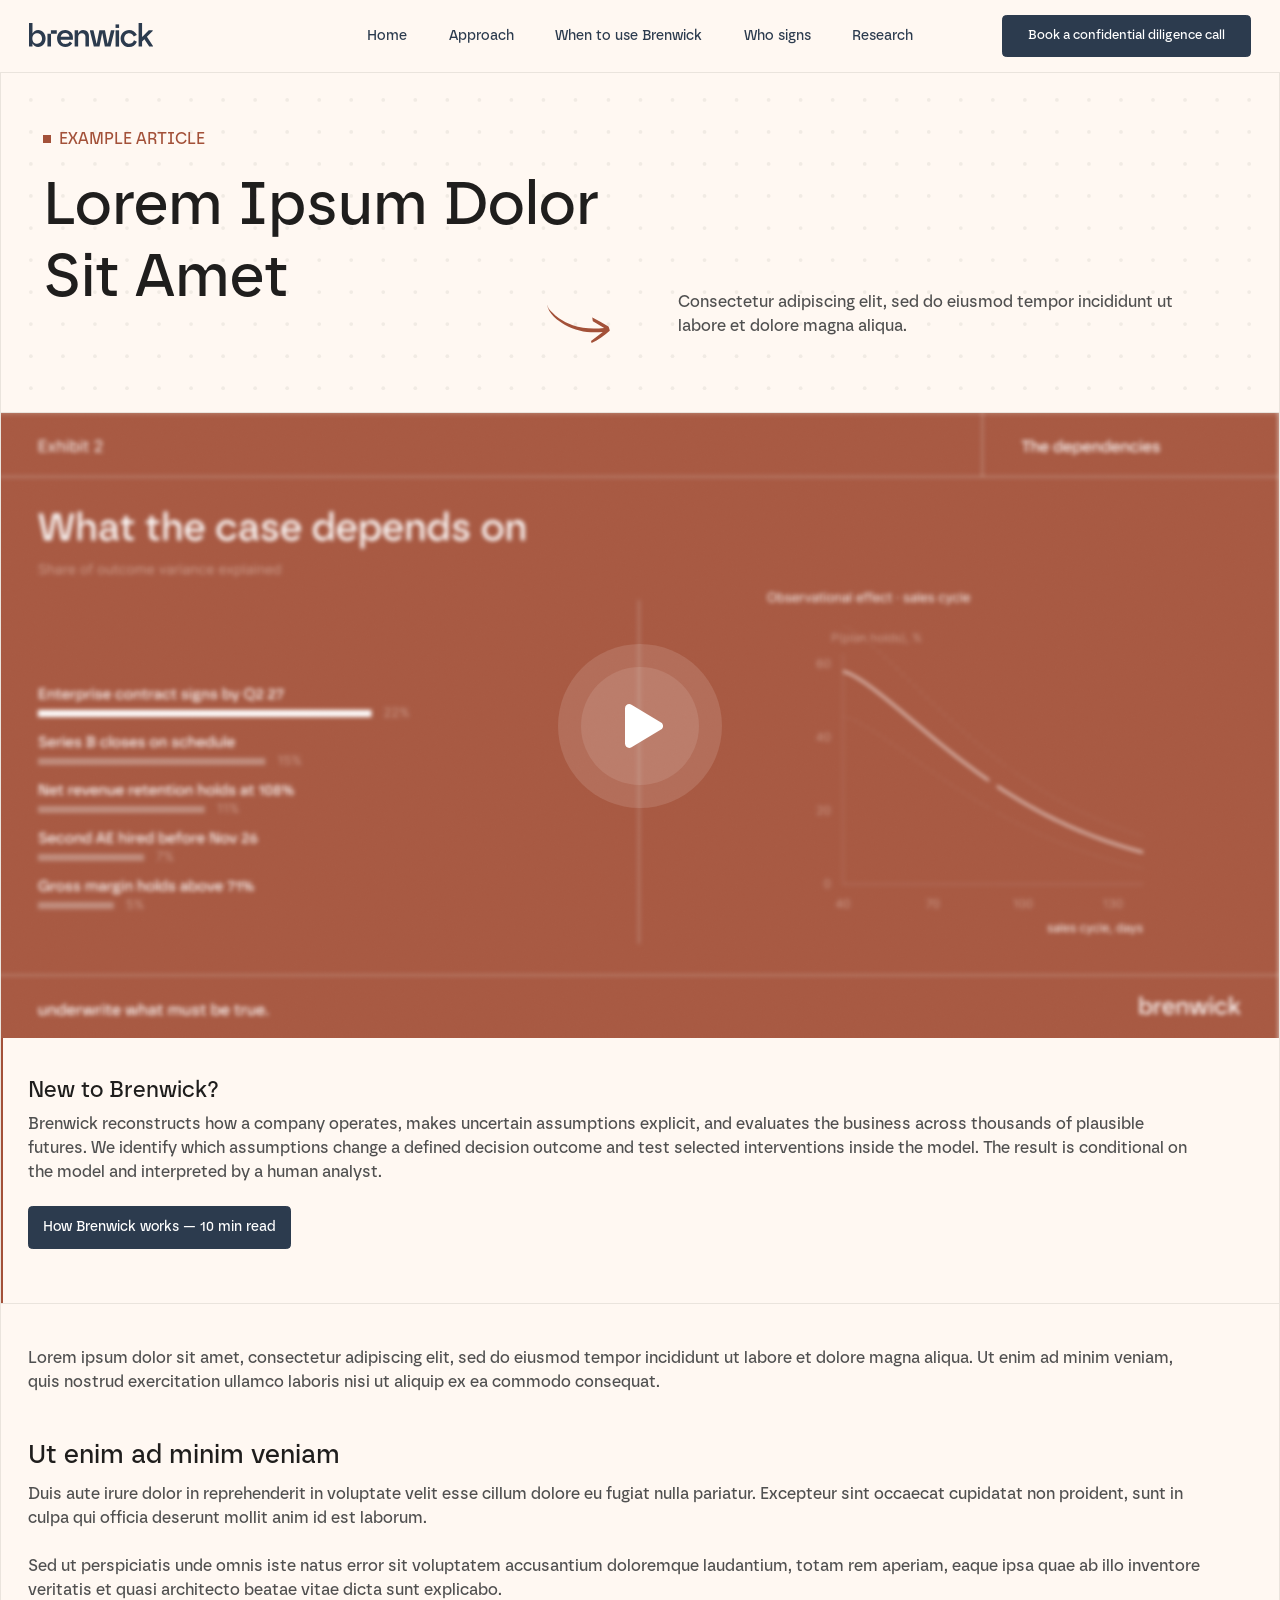
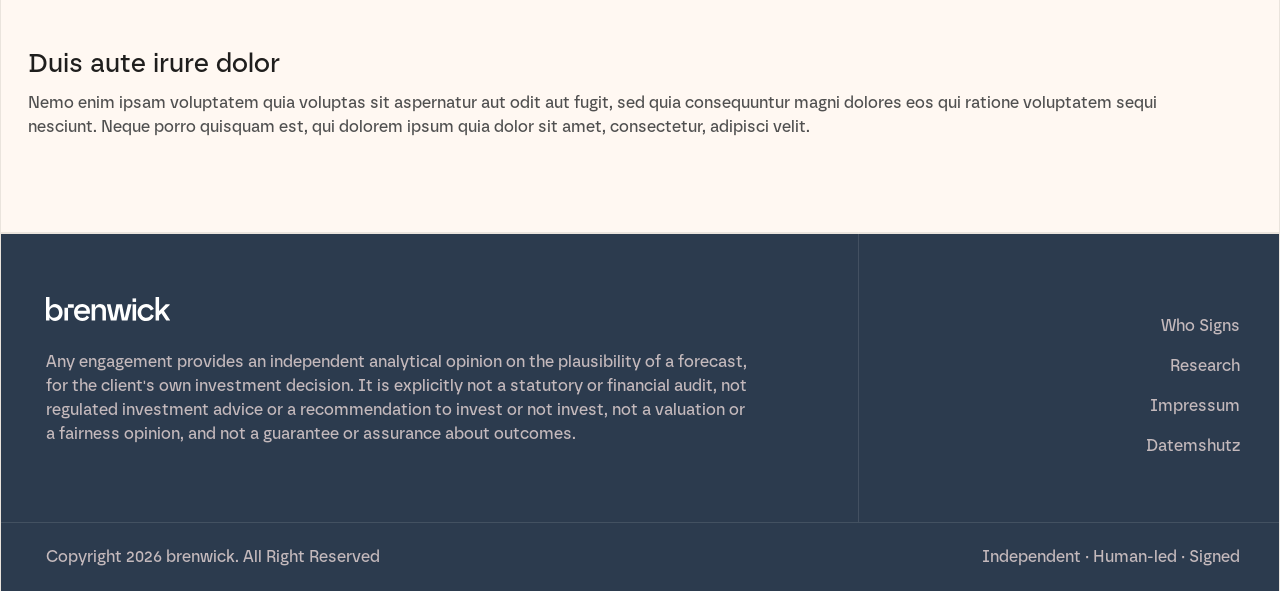
==== commit 8f8b9547: "Complete responsive Brenwick website" ====
--- a/article/index.html
+++ b/article/index.html
@@ -4,9 +4,7 @@
 <head>
     <meta charset="UTF-8">
     <meta name="viewport" content="width=device-width, initial-scale=1.0">
-    <meta
-        name="description"
-        content="Lorem Ipsum Dolor Sit Amet — an example Brenwick research article.">
+    <meta name="description" content="Lorem Ipsum Dolor Sit Amet — an example Brenwick research article.">
     <title>Lorem Ipsum Dolor Sit Amet — Brenwick</title>
     <link rel="stylesheet" href="../css/style.css">
     <link rel="stylesheet" href="../css/article.css">
@@ -16,12 +14,7 @@
     <header class="site-header">
         <div class="site-header__inner">
             <a class="site-header__logo" href="../index.html" aria-label="Brenwick home">
-                <img
-                    src="../assets/icons/brenwick-logo.svg"
-                    alt="Brenwick"
-                    width="124"
-                    height="25"
-                >
+                <img src="../assets/icons/brenwick-logo.svg" alt="Brenwick" width="124" height="25">
             </a>
 
             <nav class="desktop-nav" aria-label="Primary navigation">
@@ -38,13 +31,8 @@
                 Book a confidential diligence call
             </a>
 
-            <button
-                class="menu-toggle"
-                type="button"
-                aria-label="Open navigation menu"
-                aria-controls="mobile-menu"
-                aria-expanded="false"
-            >
+            <button class="menu-toggle" type="button" aria-label="Open navigation menu" aria-controls="mobile-menu"
+                aria-expanded="false">
                 <span class="menu-toggle__line menu-toggle__line--top"></span>
                 <span class="menu-toggle__line menu-toggle__line--bottom"></span>
             </button>
@@ -93,43 +81,31 @@
                         </span>
                     </h1>
 
-                    <img
-                        class="article-hero__arrow article-hero__arrow--desktop"
-                        src="../assets/icons/hero-arrow.svg"
-                        alt=""
-                        width="65"
-                        height="64"
-                        aria-hidden="true"
-                    >
-                    <img
-                        class="article-hero__arrow article-hero__arrow--mobile"
-                        src="../assets/icons/hero-arrow-mobile.svg"
-                        alt=""
-                        width="32"
-                        height="43"
-                        aria-hidden="true"
-                    >
-
+                    <img class="who-signs__arrow" src="../assets/icons/hero-arrow.svg" alt="" width="65" height="64"
+                    aria-hidden="true" />
+                    
                     <p class="article-hero__description">
                         Consectetur adipiscing elit, sed do eiusmod tempor incididunt ut
                         labore et dolore magna aliqua.
                     </p>
                 </div>
             </header>
-
             <figure class="article-media" aria-label="What the case depends on exhibit preview">
                 <picture>
-                    <source
-                        media="(max-width: 767px)"
-                        srcset="../assets/images/article-dependencies-mobile.png"
-                    >
-                    <img
-                        src="../assets/images/article-dependencies-desktop.png"
-                        alt="Blurred preview of the What the case depends on Brenwick exhibit"
-                        width="1280"
-                        height="625"
-                    >
+                    <source media="(max-width: 767px)" srcset="../assets/images/article-dependencies-mobile.png">
+
+                    <img src="../assets/images/article-dependencies-desktop.png"
+                        alt="What the case depends on Brenwick exhibit" width="1280" height="625">
                 </picture>
+
+                <button class="article-media__play" type="button" aria-label="Play video">
+                    <span class="article-media__play-inner" aria-hidden="true">
+                        <svg viewBox="0 0 38 46">
+                            <path
+                                d="M36 19.5L6.5 1.7C3.6-.1 0 2 0 5.4v35.2c0 3.4 3.6 5.5 6.5 3.7L36 26.5c2.7-1.6 2.7-5.4 0-7Z" />
+                        </svg>
+                    </span>
+                </button>
             </figure>
 
             <aside class="article-introduction" aria-labelledby="article-introduction-title">
@@ -180,12 +156,7 @@
             <div class="brenwick-footer__main">
                 <div class="brenwick-footer__brand">
                     <a class="brenwick-footer__logo" href="../index.html" aria-label="Brenwick home">
-                        <img
-                            src="../assets/icons/brenwick-logo.svg"
-                            alt="Brenwick"
-                            width="124"
-                            height="25"
-                        >
+                        <img src="../assets/icons/brenwick-logo.svg" alt="Brenwick" width="124" height="25">
                     </a>
 
                     <p class="brenwick-footer__disclaimer">
@@ -234,4 +205,4 @@
     <script src="../js/main.js"></script>
 </body>
 
-</html>
+</html>
--- a/css/style.css
+++ b/css/style.css
@@ -6,15 +6,30 @@
     font-display: swap;
 }
 
+@font-face {
+    font-family: "Borna";
+    src: url("../assets/fonts/borna-medium.otf") format("opentype");
+    font-style: normal;
+    font-weight: 500;
+    font-display: swap;
+}
+
+html,
+body {
+    font-family: var(--font-primary);
+    font-weight: 500;
+    font-synthesis: none;
+}
+
 :root {
     --color-background: #fff8f2;
-    --color-border: #eae4dd;
+    --color-border: #EAE4DD;
     --color-heading: #1f1e1d;
     --color-navy: #2c3b4e;
     --color-rust: #a35139;
     --color-text: #505050;
     --color-white: #ffffff;
-    --font-primary: "Inter", "Helvetica Neue", Arial, sans-serif;
+    --font-primary: "Borna", "Helvetica Neue", Arial, sans-serif;
     --font-secondary: "Inter", "Helvetica Neue", Arial, sans-serif;
     --header-height: 73px;
     --content-max-width: 1222px;
@@ -152,7 +167,7 @@
 .hero {
     position: relative;
     width: min(calc(100% - 160px), 1280px);
-    min-height: 421px;
+    min-height: 381px;
     margin-inline: auto;
     overflow: hidden;
     border-right: 1px solid var(--color-border);
@@ -165,7 +180,7 @@
     background-image: url("../assets/icons/dots-pattern.svg");
     background-position: top center;
     background-repeat: repeat-y;
-    background-size: 1222px 421px;
+    background-size: 1222px 437px;
     pointer-events: none;
     top: 25px;
 }
@@ -173,8 +188,8 @@
 .hero__content {
     position: relative;
     z-index: 1;
-    min-height: 421px;
-    padding: 50px 44px 46px;
+    min-height: 381px;
+    padding: 50px 44px 20px;
 }
 
 .hero__eyebrow,
@@ -183,6 +198,7 @@
     margin: 0;
     font-weight: 500;
     letter-spacing: 0;
+    font-family: 'Borna';
 }
 
 .hero__eyebrow {
@@ -212,7 +228,7 @@
 
 .hero__arrow {
     position: absolute;
-    top: 296px;
+    top: 276px;
     left: 50.75%;
     display: block;
     width: 65px;
@@ -222,7 +238,7 @@
 
 .hero__description {
     position: absolute;
-    top: 264px;
+    top: 245px;
     right: 44px;
     width: 430px;
     color: var(--color-text);
@@ -273,7 +289,7 @@
 }
 
 .forecast-figure__header p:first-child {
-    font-family: var(--font-secondary);
+    font-family: 'Inter';
     font-weight: 400;
 }
 
@@ -364,9 +380,27 @@
 }
 
 .forecast-chart__founder {
-    stroke: var(--color-white);
+    stroke: #DBF1FF;
     stroke-linecap: round;
     stroke-width: 2;
+}
+
+.forecast-chart__founder-color {
+    fill: #dbf1ff;
+
+}
+
+.forecast-chart__model-color {
+    fill: #fff8f2bf;
+
+}
+
+.forecast-chart__annotations text.forecast-chart__paths-color {
+    fill: #fff8f273 !important;
+}
+
+.forecast-chart__annotations text.forecast-chart__white {
+    fill: #ffffff !important;
 }
 
 .forecast-chart__ticks {
@@ -386,7 +420,7 @@
 }
 
 .forecast-chart__annotations line {
-    stroke: rgb(255 255 255 / 55%);
+    stroke: #DBF1FF;
     stroke-width: 1;
     vector-effect: non-scaling-stroke;
 }
@@ -466,27 +500,35 @@
         position: absolute;
         right: 1px;
         display: block;
-        height: 1.6px;
+        height: 1.8px;
         border-radius: 999px;
         background-color: currentColor;
         transform-origin: center;
         transition:
             top var(--transition-duration) ease,
             width var(--transition-duration) ease,
+            opacity var(--transition-duration) ease,
             transform var(--transition-duration) ease;
     }
+    .menu-toggle__line--first {
+        top: 5px;
+        width: 14px;
+    }
 
     .menu-toggle__line--top {
-        top: 7px;
+        top: 11px;
         width: 22px;
     }
 
     .menu-toggle__line--bottom {
-        top: 14px;
+        top: 17px;
         width: 16px;
     }
-
-    .site-header.is-menu-open .menu-toggle__line {
+    .site-header.is-menu-open .menu-toggle__line--first {
+        opacity: 0;
+    }
+    .site-header.is-menu-open .menu-toggle__line--top,
+    .site-header.is-menu-open .menu-toggle__line--bottom {
         top: 11px;
         width: 20px;
     }
@@ -660,7 +702,7 @@
     }
 
     .forecast-figure__body {
-        min-height: 408px;
+        min-height: 435px;
     }
 
     .forecast-figure__intro {
@@ -705,20 +747,6 @@
         white-space: nowrap;
     }
 
-    .forecast-figure__legend-line {
-        display: block;
-        width: 17px;
-        height: 1px;
-    }
-
-    .forecast-figure__legend-line--founder {
-        background-color: var(--color-white);
-    }
-
-    .forecast-figure__legend-line--median {
-        background-color: rgb(255 255 255 / 38%);
-    }
-
     .forecast-figure__chart--desktop {
         display: none;
     }
@@ -833,16 +861,14 @@
     }
 }
 
-/* Mobile: hero ke neeche extra space remove */
 @media (max-width: 767px) {
 
     .hero,
     .hero__content {
-        min-height: auto;
-    }
-}
-
-/* Laptop: graph mein sirf founder line show */
+        min-height: 300px;
+    }
+}
+
 @media (min-width: 768px) {
 
     .forecast-figure__chart--desktop .forecast-chart__paths,
@@ -870,9 +896,11 @@
 .range-section__header {
     display: grid;
     min-height: 92px;
-    grid-template-columns: 260px minmax(0, 1fr) auto;
+    grid-template-columns: max-content minmax(0, 1fr) auto;
     align-items: center;
     border-bottom: 1.19px solid var(--color-border);
+    color: #505050;
+
 }
 
 .range-section__header p {
@@ -885,9 +913,10 @@
 .range-section__headertow {
     display: grid;
     min-height: 92px;
-    grid-template-columns: 210px minmax(0, 1fr) auto;
+    grid-template-columns: 225px minmax(0, 1fr) auto;
     align-items: center;
     border-bottom: 1.19px solid var(--color-border);
+    color: #505050;
 }
 
 .range-section__headertow p {
@@ -911,7 +940,7 @@
     position: absolute;
     top: 50%;
     right: 0;
-    width: 1px;
+    width: 2px;
     height: 33px;
     background-color: var(--color-border);
     content: "";
@@ -919,7 +948,20 @@
 }
 
 .range-section__figure-description {
+    min-width: 0;
     padding-inline: 20px;
+}
+
+.range-section__specimen {
+    display: flex;
+    width: 274px;
+    min-height: 40px;
+    margin-right: 28px !important;
+    align-items: center;
+    padding-inline: 27px;
+    background-color: #f8f0e9;
+    border: 1px solid #dacfc2 !important;
+    white-space: nowrap;
 }
 
 .range-section__figure-descriptiontow {
@@ -927,7 +969,7 @@
 }
 
 .text-color {
-    color: #FFF8F2BF
+    color: #FFF8F2BF !important;
 }
 
 @media (max-width: 767px) {
@@ -944,6 +986,18 @@
         width: 1px;
         height: 33px;
         background-color: #e1dad3;
+    }
+
+    .range-section__figure-description {
+        max-width: 295px;
+        margin-top: 13px !important;
+        padding: 0;
+    }
+
+    .range-section__figure-descriptiontow {
+        max-width: 295px;
+        margin-top: 13px !important;
+        padding: 0;
     }
 }
 
@@ -956,7 +1010,7 @@
     padding-inline: 27px;
     background-color: #f8f0e9;
     white-space: nowrap;
-    border: 1px solid #dacfc2"
+    border: 1px solid #dacfc2 !important;
 
 }
 
@@ -984,7 +1038,31 @@
     transform: translateX(-50%);
     pointer-events: none;
 }
-
+@media (max-width: 767px) {
+    .range-section__question::before {
+        content: "";
+        position: absolute;
+        top: 0;
+        left: 50%;
+        width: 100vw;
+        height: 1.19px;
+        background-color: var(--color-border);
+        transform: translateX(-50%);
+        pointer-events: none;
+    }
+    .range-section__quote::before {
+        content: "";
+        position: absolute;
+        top: 0;
+        left: 50%;
+        width: 100vw;
+        height: 1.19px;
+        background-color: var(--color-border);
+        transform: translateX(-50%);
+        pointer-events: none;
+    }
+  
+}
 body {
     overflow-x: clip;
 }
@@ -1000,7 +1078,22 @@
 
 .range-section__content {
     display: grid;
-    min-height: 348px;
+    min-height: 280px;
+    grid-template-columns: minmax(0, 1fr) 430px;
+    align-items: center;
+    gap: 42px;
+    padding: 48px 42px 75px;
+    border-bottom: 1.19px solid var(--color-border);
+    background-image: url("../assets/icons/dots-pattern.svg");
+    background-position: center center;
+    background-repeat: repeat-y;
+    background-size: 1222px 421px;
+    background-position: calc(50% - 0px) calc(50% - 20px);
+}
+
+.range-section__contenttow {
+    display: grid;
+    min-height: 280px;
     grid-template-columns: minmax(0, 1fr) 430px;
     align-items: center;
     gap: 42px;
@@ -1010,6 +1103,7 @@
     background-position: center center;
     background-repeat: repeat-y;
     background-size: 1222px 421px;
+    background-position: calc(50% - 0px) calc(50% - 20px);
 }
 
 .range-section__eyebrow {
@@ -1032,7 +1126,7 @@
 }
 
 .range-section__heading-group h2 {
-    max-width: 617px;
+    max-width: 670px;
     margin-top: 13px;
     font-size: 48px;
     font-weight: 500;
@@ -1042,7 +1136,7 @@
 
 .range-section__copy {
     align-self: center;
-    color: var(--color-heading);
+    color: #505050;
     transform: translateY(30px);
 }
 
@@ -1079,6 +1173,7 @@
 }
 
 .range-section__quote footer {
+    color: #505050;
     margin-top: 2px;
 }
 
@@ -1122,10 +1217,7 @@
         justify-content: flex-end;
         padding-right: 17px;
         padding-left: 15px;
-    }
-
-    .forecast-figure__body {
-        min-height: 408px;
+        border-left: none;
     }
 
     .forecast-figure__intro {
@@ -1138,6 +1230,7 @@
         max-width: 200px;
         font-size: 28px;
         line-height: 1;
+        color: #FFF8F2;
     }
 
     .forecast-figure__intro p {
@@ -1152,7 +1245,7 @@
     .forecast-figure__legend {
         position: absolute;
         top: 112px;
-        right: 29px;
+        right: 99px;
         left: 30px;
         display: flex;
         align-items: center;
@@ -1168,6 +1261,7 @@
         align-items: center;
         gap: 7px;
         white-space: nowrap;
+        color: #DBF1FF;
     }
 
     .forecast-figure__legend-line {
@@ -1177,11 +1271,11 @@
     }
 
     .forecast-figure__legend-line--founder {
-        background-color: var(--color-white);
+        background-color: #DBF1FF;
     }
 
     .forecast-figure__legend-line--median {
-        background-color: rgb(255 255 255 / 38%);
+        background-color: #FFF8F2BF;
     }
 
     .forecast-figure__chart--desktop {
@@ -1227,6 +1321,8 @@
         align-items: flex-start;
         justify-content: flex-start;
         padding: 22px 16px 25px;
+        color: #505050;
+
     }
 
     .range-section__header p {
@@ -1257,17 +1353,7 @@
         display: none;
     }
 
-    .range-section__figure-description {
-        max-width: 295px;
-        margin-top: 13px !important;
-        padding: 0;
-    }
-
-    .range-section__figure-descriptiontow {
-        max-width: 295px;
-        margin-top: 13px !important;
-        padding: 0;
-    }
+
 
     .range-section__specimen {
         width: auto;
@@ -1295,6 +1381,15 @@
     }
 
     .range-section__content {
+        display: block;
+        min-height: 412px;
+        padding: 38px 16px 27px;
+        background-position: left -55px top -6px;
+        background-size: 1222px 421px;
+        background-repeat: repeat-y;
+    }
+
+    .range-section__contenttow {
         display: block;
         min-height: 412px;
         padding: 38px 16px 27px;
@@ -1469,6 +1564,7 @@
 .range-exhibit__header p {
     display: flex;
     align-items: center;
+    justify-content: start;
     padding-inline: 39px;
 }
 
@@ -1669,12 +1765,10 @@
 
     .range-exhibit__header {
         height: 52px;
-        grid-template-columns: 1fr 1fr;
         font-size: 12px;
-    }
-
-    .range-exhibit__header p {
-        padding-inline: 56px;
+        display: flex;
+        justify-content: space-between;
+        border-bottom: 2px solid #e1dace;
     }
 
     .range-exhibit__header p+p {
@@ -2067,18 +2161,46 @@
 }
 
 @media (max-width: 767px) {
+
+    .dependencies-exhibit .range-exhibit__header,
+    .decision-exhibit .range-exhibit__header {
+        display: flex;
+        align-items: center;
+        justify-content: space-between;
+        width: 100%;
+        height: 37px;
+        padding-inline: 23px;
+    }
+
+    .dependencies-exhibit .range-exhibit__header p,
+    .decision-exhibit .range-exhibit__header p {
+        margin: 0;
+        padding: 0;
+        line-height: 1;
+        letter-spacing: 0;
+        border-left: 0;
+    }
+
+    .dependencies-exhibit .range-exhibit__header p:first-child,
+    .decision-exhibit .range-exhibit__header p:first-child {
+        font-family: "Inter", sans-serif;
+        font-size: 10.99px;
+        font-weight: 400;
+        text-align: left;
+    }
+
+    .dependencies-exhibit .range-exhibit__header p:last-child,
+    .decision-exhibit .range-exhibit__header p:last-child {
+        font-family: "Borna", sans-serif;
+        font-size: 10.99px;
+        font-weight: 500;
+        text-align: right;
+    }
+}
+
+@media (max-width: 767px) {
     .dependencies-exhibit {
         width: calc(100% - 28px);
-    }
-
-    .dependencies-exhibit .range-exhibit__header {
-        height: 37px;
-        grid-template-columns: 55% 45%;
-        font-size: 10.99px;
-    }
-
-    .dependencies-exhibit .range-exhibit__header p {
-        padding-inline: 30px;
     }
 
     .dependencies-exhibit .range-exhibit__body {
@@ -2380,21 +2502,7 @@
     overflow: visible;
 }
 
-.decision-exhibit__paired-line {
-    fill: none;
-    stroke-linecap: square;
-    stroke-linejoin: miter;
-    stroke-width: 1.4px;
-    vector-effect: non-scaling-stroke;
-}
-
-.decision-exhibit__paired-line--baseline {
-    stroke: #6f6a66;
-}
-
-.decision-exhibit__paired-line--modified {
-    stroke: #a35139;
-}
+
 
 .decision-exhibit__paired-axis-caption {
     fill: #6b6763;
@@ -2402,6 +2510,40 @@
     font-size: 12px;
     font-weight: 400;
     letter-spacing: 0;
+    margin-top: 10px;
+}
+
+.decision-exhibit__paired-chart {
+    position: absolute;
+    top: 84px;
+    left: 158px;
+    display: block;
+    width: 360px;
+    height: 180px;
+}
+
+.decision-exhibit__paired-chart img {
+    display: block;
+    width: 100%;
+    height: 100%;
+}
+
+@media (min-width: 768px) and (max-width: 1100px) {
+    .decision-exhibit__paired-chart {
+        left: clamp(76px, 12.34vw, 158px);
+        width: min(360px, calc(100% - 76px));
+        height: auto;
+        aspect-ratio: 2 / 1;
+    }
+}
+@media (max-width: 767px) {
+    .decision-exhibit__paired-chart {
+        position: static;
+        width: min(288.867px, 100%);
+        height: auto;
+        margin: 6px auto 0;
+        aspect-ratio: 288.867 / 172.964;
+    }
 }
 
 @media (max-width: 1100px) and (min-width: 768px) {
@@ -2724,6 +2866,7 @@
 
 .judgment-section__copy {
     padding-top: 1px;
+    color: #CCDAE2;
 }
 
 .judgment-section__copy p+p {
@@ -2736,9 +2879,9 @@
     top: 234px;
     left: 614px;
     display: block;
-    width: 52.017px;
-    height: 49.764px;
-    transform: rotate(18.03deg);
+    width: 62.017px;
+    height: 63.764px;
+    transform: rotate(1.03deg);
     transform-origin: center;
     pointer-events: none;
 }
@@ -2774,6 +2917,7 @@
     font-size: 16px;
     line-height: 1.5;
     text-align: right;
+    color: #CCDAE2;
 }
 
 .judgment-section__questions {
@@ -2788,7 +2932,8 @@
 .judgment-section__question {
     min-width: 0;
     min-height: 131px;
-    padding: 21px 28px 8px 26px;
+    padding: 16px 10px 15px 14px;
+
     border-left: 3px solid #a35139;
 }
 
@@ -2802,6 +2947,7 @@
     margin-top: 4px;
     font-size: 16px;
     line-height: 1.5;
+    color: #CCDAE2;
 }
 
 .judgment-section__signature {
@@ -2826,7 +2972,7 @@
 
     .judgment-section__intro {
         grid-template-columns: minmax(0, 3fr) minmax(0, 2fr);
-        column-gap: 32px;
+        column-gap: 0px;
     }
 
     .judgment-section__heading h2 {
@@ -2912,7 +3058,7 @@
         height: auto;
         min-height: 410px;
         padding-top: 30px;
-        padding-bottom: 0px;
+        padding-bottom: 26px;
     }
 
     .judgment-section__eyebrow {
@@ -2943,12 +3089,14 @@
 
     .judgment-section__copy {
         padding-top: 25px;
-        font-size: 12px;
+        font-size: 14px;
         line-height: 1.5;
+        max-width: 280px;
     }
 
     .judgment-section__copy p+p {
         margin-top: 16px;
+        font-size: 14px;
     }
 
     .judgment-section__arrow {
@@ -2966,7 +3114,7 @@
     }
 
     .judgment-section__step {
-        min-height: 124px;
+        min-height: 104px;
         grid-template-columns: 28px minmax(0, 1fr);
         grid-template-rows: auto auto;
         align-content: center;
@@ -2996,7 +3144,7 @@
         display: block;
         width: calc(100% - 40px);
         min-height: 0;
-        margin: 0 auto;
+        margin: 22px auto;
     }
 
     .judgment-section__question {
@@ -3005,8 +3153,8 @@
     }
 
     .judgment-section__question+.judgment-section__question {
-        margin-top: 14px;
-        margin-bottom: 30px;
+        margin-top: 35px;
+        margin-bottom: 94px;
     }
 
     .judgment-section__question h3 {
@@ -3016,8 +3164,9 @@
 
     .judgment-section__question p {
         margin-top: 8px;
-        font-size: 12px;
+        font-size: 14px;
         line-height: 1.5;
+        max-width: 267px;
     }
 
     .judgment-section__signature {
@@ -3029,6 +3178,8 @@
         font-size: 11px;
         line-height: 1.5;
         text-align: center;
+        margin-bottom: 31px;
+        max-width: 289px;
     }
 }
 
@@ -3179,7 +3330,7 @@
 .use-case {
     position: relative;
     width: 581px;
-    height: 232px;
+    height: 234px;
     padding: 28px 20px 22px 29px;
     border-right: 1px solid #eae4dd;
     border-left: 1px solid #eae4dd;
@@ -3324,7 +3475,7 @@
         background-image:
             linear-gradient(#eae4dd 1px, transparent 1px),
             linear-gradient(90deg, #eae4dd 1px, transparent 1px);
-        background-position: 0 -7px, 28px 0;
+        background-position:0 13px, 34px 0;
         background-repeat: repeat;
         background-size: 116.42px 116.42px;
     }
@@ -3367,14 +3518,14 @@
     }
 
     .use-cases-section__description {
-        max-width: none;
+        max-width: 312px;
         margin-top: clamp(10px, 3.2vw, 12px);
         font-size: clamp(8px, 3.2vw, 12px);
         line-height: 1.5;
     }
 
     .use-cases-section__prompt {
-        max-width: none;
+        max-width: 312px;
         margin-top: clamp(12px, 4.27vw, 16px);
         font-size: clamp(8px, 3.2vw, 12px);
         line-height: 1.5;
@@ -3386,7 +3537,7 @@
     }
 
     .use-case {
-        width: 100%;
+        width: 343px;
         height: auto;
         min-height: 0;
         padding:
@@ -3423,16 +3574,18 @@
 
     .use-case__heading h3 {
         margin-top: 1px;
-        font-size: clamp(11px, 3.74vw, 14px);
+        font-size: 18px;
         line-height: 1.5;
+        max-width: 219px;
     }
 
     .use-case__description {
         position: static;
         margin-top: clamp(8px, 3.2vw, 12px);
         padding-top: clamp(7px, 2.67vw, 10px);
-        font-size: clamp(8px, 3.2vw, 12px);
+        font-size: 14px;
         line-height: 1.5;
+        max-width: 285px;
     }
 }
 
@@ -3530,9 +3683,9 @@
     top: 228px;
     left: 593px;
     display: block;
-    width: 52.017px;
-    height: 49.764px;
-    transform: rotate(18.03deg);
+    width: 56.017px;
+    height: 54.764px;
+    transform: rotate(1.03deg);
     transform-origin: center;
     pointer-events: none;
 }
@@ -3734,7 +3887,7 @@
 
     .bounded-engagement__eyebrow {
         gap: 5px;
-        font-size: 10px;
+        font-size: 14px;
         line-height: 1.5;
     }
 
@@ -3770,8 +3923,9 @@
     .bounded-engagement__copy {
         margin-top: 34px;
         color: var(--bounded-color-copy);
-        font-size: 12px;
+        font-size: 14px;
         line-height: 1.5;
+        max-width: 280px;
     }
 
     .bounded-engagement__copy p+p {
@@ -3792,8 +3946,9 @@
     .bounded-engagement__question-answer {
         max-width: none;
         margin-top: 3px !important;
-        font-size: 12px;
+        font-size: 14px;
         line-height: 1.5;
+        max-width: 267px;
     }
 
     .bounded-engagement__actions {
@@ -3816,7 +3971,7 @@
     }
 
     .bounded-engagement__button--secondary {
-        width: 204.759px;
+        width: 206.759px;
         max-width: 100%;
     }
 }
@@ -3939,7 +4094,7 @@
 }
 
 .sample-report__description {
-    width: 493px;
+    width: 473px;
     max-width: 100%;
     margin-top: 21px !important;
     color: var(--sample-copy);
@@ -4140,9 +4295,10 @@
 
     .sample-report__description {
         width: 100%;
+        font-size: clamp(9px, 4.2vw, 14px);
+        line-height: 1.5;
         margin-top: 12px !important;
-        font-size: clamp(8px, 3.2vw, 12px);
-        line-height: 1.5;
+        max-width: 305px;
     }
 
     .sample-report__request {
@@ -4182,6 +4338,7 @@
         margin-top: clamp(9px, 4vw, 15px) !important;
         font-size: clamp(8px, 3.2vw, 12px);
         line-height: 1.5;
+        max-width: 265px;
     }
 
     .sample-report__privacy-break {
@@ -4239,16 +4396,18 @@
     height: 290px;
 }
 
-.brenwick-footer__main::after {
+.brenwick-footer__main::before {
+    content: "";
     position: absolute;
-    top: 0;
-    bottom: 0;
-    left: 859px;
-    width: 1px;
-    background-color: var(--footer-border);
-    content: "";
+    top: 0px;
+    left: 50%;
+    width: 100vw;
+    height: 1.19px;
+    background-color: var(--color-border);
+    transform: translateX(-50%);
     pointer-events: none;
 }
+
 
 .brenwick-footer__brand {
     position: absolute;
@@ -4283,11 +4442,20 @@
     top: 118px;
     left: 46px;
     max-width: 735px;
-    color: var(--footer-text);
+    color: #C4B9BC;
     font-size: 16px;
     line-height: 1.5;
 }
-
+.brenwick-footer__brand::after {
+    content: "";
+    position: absolute;
+    top: 0;
+    right: 0;
+    width: 1px;
+    height: 290px;
+    background-color: var(--footer-border);
+    pointer-events: none;
+}
 .brenwick-footer__navigation {
     position: absolute;
     top: 82px;
@@ -4299,7 +4467,7 @@
 }
 
 .brenwick-footer__navigation a {
-    color: var(--footer-text);
+    color: #C4B9BC;
     font-size: 16px;
     line-height: 1.5;
     text-align: right;
@@ -4322,7 +4490,7 @@
 
 .brenwick-footer__copyright,
 .brenwick-footer__signature {
-    color: var(--footer-text);
+    color: #C4B9BC;
     font-size: 16px;
     line-height: 1.5;
 }
@@ -4361,7 +4529,6 @@
     text-align: right;
 }
 
-/* Mobile */
 @media (max-width: 767px) {
     .site-closing {
         align-items: flex-end;
@@ -4369,7 +4536,7 @@
     }
 
     .site-closing__statement {
-        max-width: 165px;
+        max-width: 178px;
         font-size: 12px;
         line-height: 1.15;
     }
@@ -4383,6 +4550,7 @@
 @media (min-width: 768px) and (max-width: 1279px) {
     .brenwick-footer {
         width: 100%;
+        
     }
 
     .brenwick-footer__main::after {
@@ -4424,6 +4592,7 @@
         width: calc(100% - 32px);
         height: auto;
         min-height: 0;
+        margin-bottom: 30px;
         font-size: clamp(8px, 3.2vw, 12px);
     }
 
@@ -4457,10 +4626,10 @@
 
     .brenwick-footer__disclaimer {
         position: static;
-        max-width: none;
+        font-size: clamp(8px, 4.2vw, 14px);
+        line-height: 1.5;
         margin-top: clamp(22px, 9.867vw, 37px) !important;
-        font-size: clamp(8px, 3.2vw, 12px);
-        line-height: 1.5;
+        max-width: 286px;
     }
 
     .brenwick-footer__desktop-break {
@@ -4518,7 +4687,6 @@
     }
 }
 
-/* Desktop frame alignment from the supplied 1440px Figma reference. */
 @media (min-width: 1280px) {
     .judgment-section {
         top: 65px;
@@ -4560,9 +4728,6 @@
     }
 }
 
-.only-desktop {
-    display: block;
-}
 
 @media (max-width: 767px) {
     .only-desktop {
--- a/css/article.css
+++ b/css/article.css
@@ -15,7 +15,7 @@
     white-space: nowrap;
 }
 
-.article-page main > article {
+.article-page main>article {
     width: 100%;
 }
 
@@ -27,10 +27,63 @@
     font-weight: 500;
 }
 
+
+.article-hero::after {
+    content: "";
+    position: absolute;
+    bottom: 0;
+    left: 50%;
+    z-index: 20;
+    width: min(1440px, 100vw);
+    height: 1.19px;
+    background-color: #EAE4DD;
+    transform: translateX(-50%);
+    pointer-events: none;
+}
+
+.article-media__play {
+    position: absolute;
+    top: 50%;
+    left: 50%;
+    z-index: 2;
+    display: grid;
+    width: 164px;
+    height: 164px;
+    padding: 0;
+    place-items: center;
+    border: 0;
+    border-radius: 50%;
+    background-color: rgb(255 255 255 / 12%);
+    cursor: pointer;
+    transform: translate(-50%, -50%);
+}
+
+.article-media__play-inner {
+    display: grid;
+    width: 118px;
+    height: 118px;
+    place-items: center;
+    border-radius: 50%;
+    background-color: rgb(255 255 255 / 10%);
+}
+
+.article-media__play svg {
+    display: block;
+    width: 38px;
+    height: 46px;
+    margin-left: 7px;
+    fill: #ffffff;
+}
+
+.article-media__play:focus-visible {
+    outline: 2px solid #ffffff;
+    outline-offset: 5px;
+}
+
 .article-hero {
     position: relative;
     min-height: 340px;
-    overflow: hidden;
+    overflow: visible;
     background-color: var(--article-background);
 }
 
@@ -108,18 +161,15 @@
     display: block;
     pointer-events: none;
 }
-
-.article-hero__arrow--desktop {
-    top: 184px;
-    left: 532px;
+.who-signs__arrow {
+    position: absolute;
+    top: 216px;
+    left: 42.75%;
+    display: block;
     width: 65px;
     height: 64px;
-}
-
-.article-hero__arrow--mobile {
-    display: none;
-}
-
+    pointer-events: none;
+}
 .article-media {
     position: relative;
     aspect-ratio: 1280 / 625;
@@ -191,19 +241,19 @@
     line-height: 1.2;
 }
 
-.article-content > h2:first-of-type {
+.article-content>h2:first-of-type {
     margin-top: 45px;
 }
 
-.article-content > h2:not(:first-of-type) {
+.article-content>h2:not(:first-of-type) {
     margin-top: 46px;
 }
 
-.article-content h2 + p {
+.article-content h2+p {
     margin-top: 12px;
 }
 
-.article-content p + p {
+.article-content p+p {
     margin-top: 24px;
 }
 
@@ -220,11 +270,6 @@
         width: 49%;
         font-size: clamp(44px, 5.35vw, 58px);
     }
-
-    .article-hero__arrow--desktop {
-        left: 43%;
-    }
-
     .article-hero__description {
         right: 42px;
         left: auto;
@@ -232,10 +277,24 @@
         font-size: clamp(14px, 1.45vw, 16px);
     }
 }
-
+@media (max-width: 1100px) {
+    .who-signs__arrow {
+        top: 112px;
+        right: 55px;
+        left: auto;
+        width: 46px;
+        height: 46px;
+        transform: rotate(-34deg) scaleX(-1);
+        transform-origin: center;
+    }
+}
 @media (max-width: 767px) {
     .article-page {
         --header-height: 56px;
+    }
+
+    .article-media__play {
+        display: none;
     }
 
     .article-hero,
@@ -290,17 +349,6 @@
         line-height: 1.5;
     }
 
-    .article-hero__arrow--desktop {
-        display: none;
-    }
-
-    .article-hero__arrow--mobile {
-        top: 94px;
-        right: 44px;
-        display: block;
-        width: 32px;
-        height: 43px;
-    }
 
     .article-media {
         aspect-ratio: 343 / 395;
@@ -351,19 +399,19 @@
         line-height: 1.2;
     }
 
-    .article-content > h2:first-of-type {
+    .article-content>h2:first-of-type {
         margin-top: 32px;
     }
 
-    .article-content > h2:not(:first-of-type) {
+    .article-content>h2:not(:first-of-type) {
         margin-top: 29px;
     }
 
-    .article-content h2 + p {
+    .article-content h2+p {
         margin-top: 14px;
     }
 
-    .article-content p + p {
+    .article-content p+p {
         margin-top: 14px;
     }
 
@@ -417,9 +465,6 @@
         font-size: clamp(12px, 3.733vw, 14px);
     }
 
-    .article-hero__arrow--mobile {
-        right: 36px;
-    }
 
     .article-introduction,
     .article-content {
@@ -442,4 +487,4 @@
     .article-page {
         scroll-behavior: auto;
     }
-}
+}
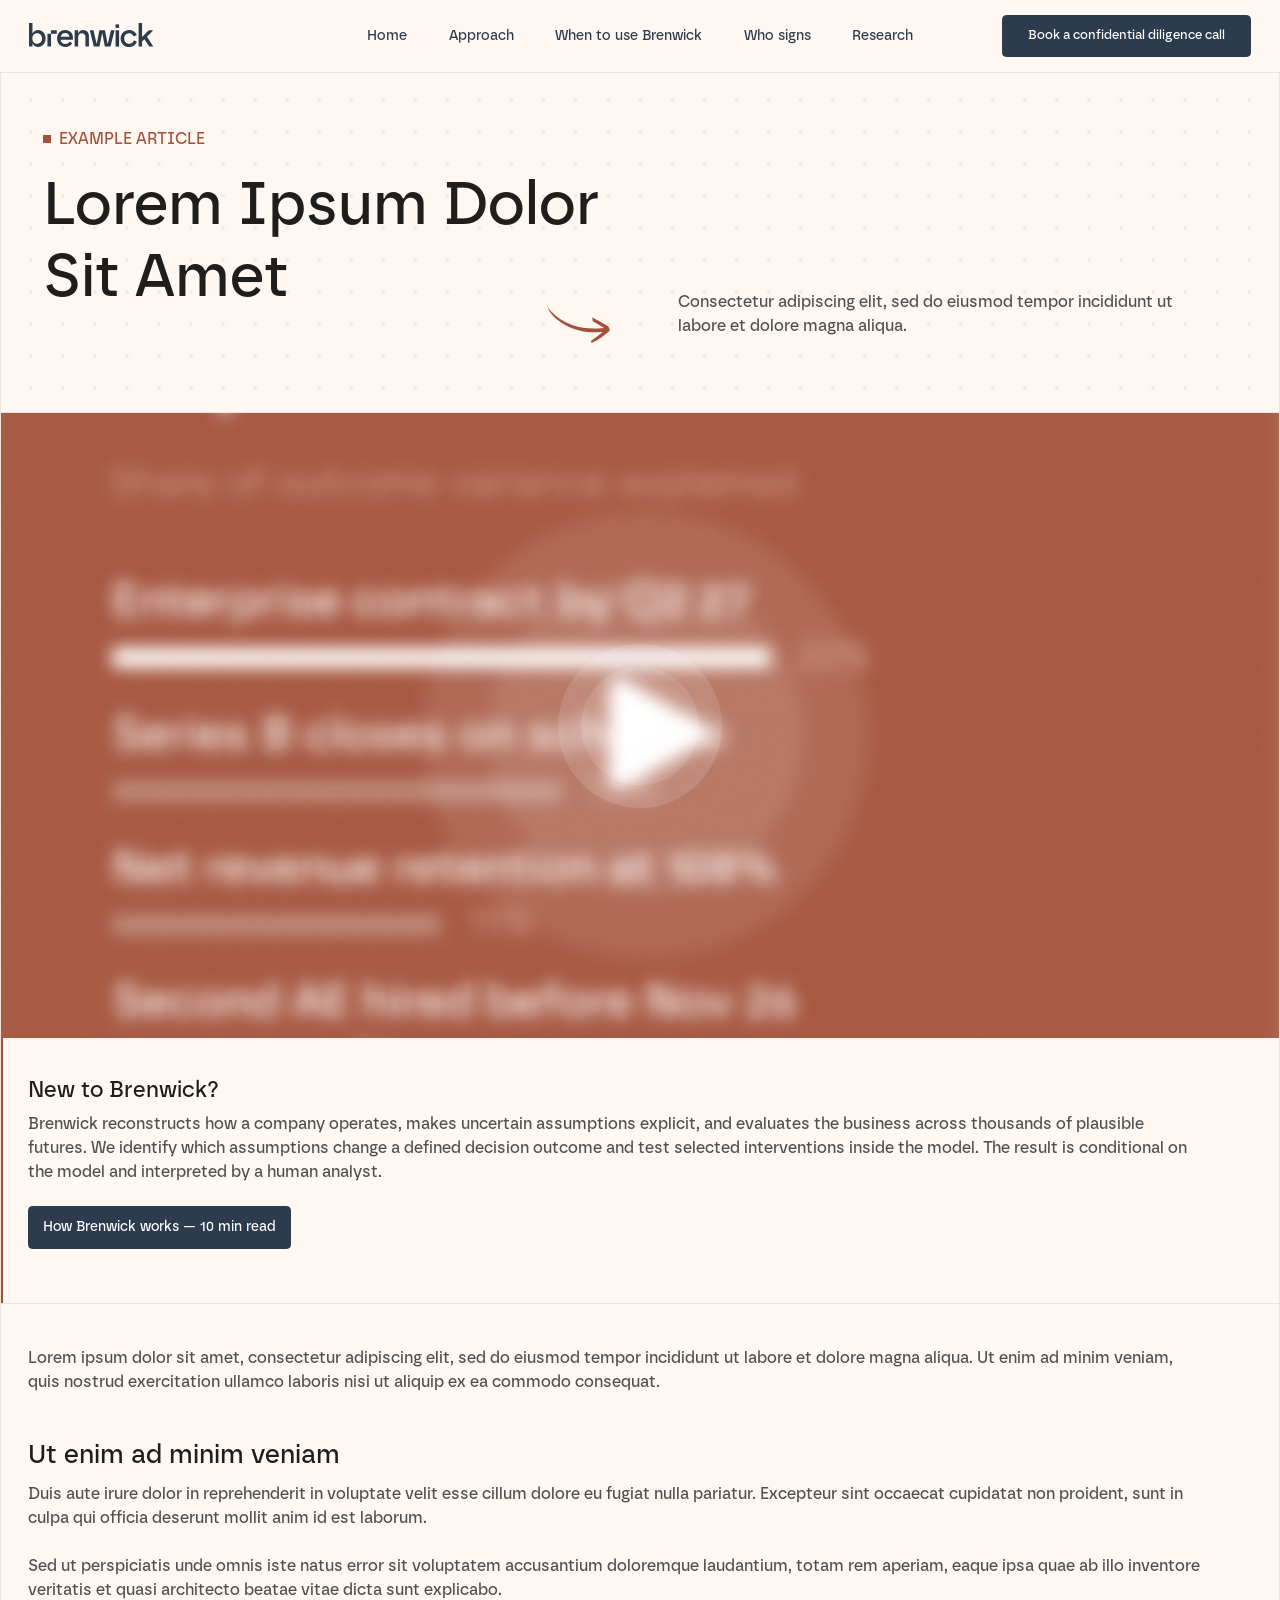
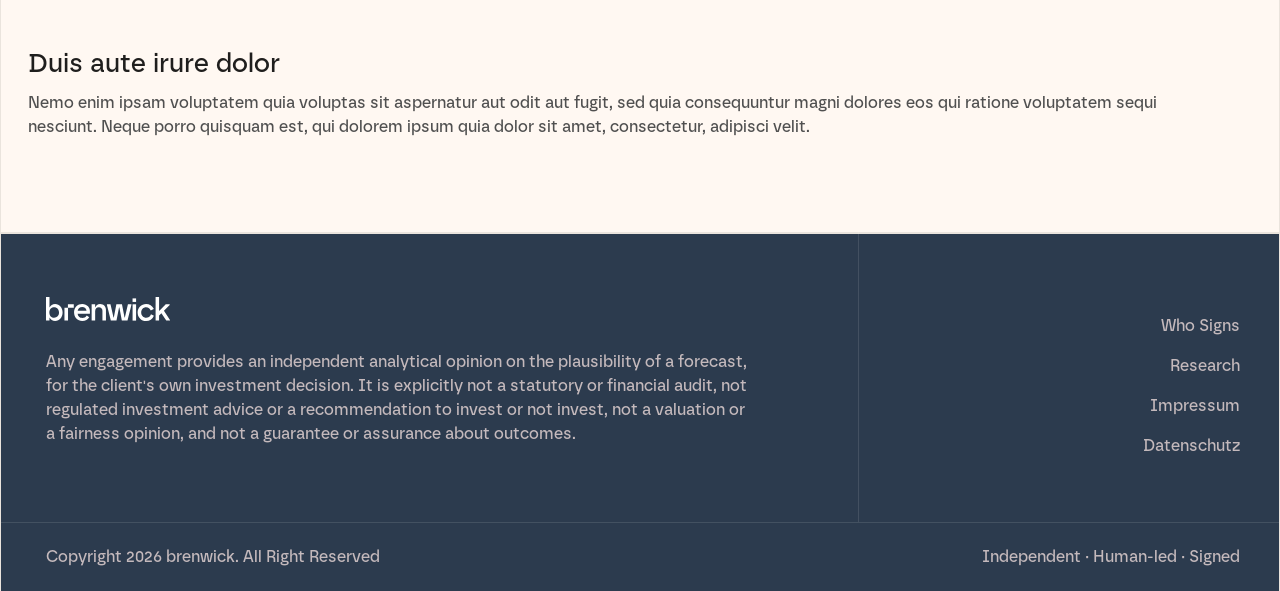
==== commit b04facfb: "Update Brenwick website responsive design" ====
--- a/article/index.html
+++ b/article/index.html
@@ -33,6 +33,7 @@
 
             <button class="menu-toggle" type="button" aria-label="Open navigation menu" aria-controls="mobile-menu"
                 aria-expanded="false">
+                <span class="menu-toggle__line menu-toggle__line--first"></span>
                 <span class="menu-toggle__line menu-toggle__line--top"></span>
                 <span class="menu-toggle__line menu-toggle__line--bottom"></span>
             </button>
@@ -44,11 +45,11 @@
             <div class="mobile-menu__content">
                 <nav class="mobile-nav" aria-label="Mobile navigation">
                     <a class="mobile-nav__link" href="../index.html">Home</a>
-                    <a class="mobile-nav__link" href="../index.html#approach">Approach</a>
+                    <a class="mobile-nav__link" href="../article/">Approach</a>
                     <a class="mobile-nav__link" href="../index.html#when-to-use-brenwick">
                         When to use Brenwick
                     </a>
-                    <a class="mobile-nav__link" href="../index.html#who-signs">Who signs</a>
+                    <a class="mobile-nav__link" href="../who-signs/">Who signs</a>
                     <a class="mobile-nav__link" href="../research/" aria-current="page">Research</a>
                 </nav>
 
@@ -81,9 +82,9 @@
                         </span>
                     </h1>
 
-                    <img class="who-signs__arrow" src="../assets/icons/hero-arrow.svg" alt="" width="65" height="64"
-                    aria-hidden="true" />
-                    
+                    <img class="article-hero__arrow" src="../assets/icons/hero-arrow.svg" alt="" width="65" height="64"
+                        aria-hidden="true">
+
                     <p class="article-hero__description">
                         Consectetur adipiscing elit, sed do eiusmod tempor incididunt ut
                         labore et dolore magna aliqua.
@@ -182,10 +183,10 @@
                 </div>
 
                 <nav class="brenwick-footer__navigation" aria-label="Footer navigation">
-                    <a href="../index.html#who-signs">Who Signs</a>
+                    <a href="../who-signs/">Who Signs</a>
                     <a href="../research/" aria-current="page">Research</a>
                     <a href="../index.html#impressum">Impressum</a>
-                    <a href="../index.html#datenschutz">Datemshutz</a>
+                    <a href="../index.html#datenschutz">Datenschutz</a>
                 </nav>
             </div>
 
--- a/css/style.css
+++ b/css/style.css
@@ -23,7 +23,7 @@
 
 :root {
     --color-background: #fff8f2;
-    --color-border: #EAE4DD;
+    --color-border: #eae4dd;
     --color-heading: #1f1e1d;
     --color-navy: #2c3b4e;
     --color-rust: #a35139;
@@ -72,6 +72,7 @@
     -webkit-tap-highlight-color: transparent;
 }
 
+/* Header and navigation */
 .site-header {
     position: relative;
     z-index: 100;
@@ -164,6 +165,7 @@
     display: none;
 }
 
+/* Hero */
 .hero {
     position: relative;
     width: min(calc(100% - 160px), 1280px);
@@ -198,7 +200,7 @@
     margin: 0;
     font-weight: 500;
     letter-spacing: 0;
-    font-family: 'Borna';
+    font-family: "Borna";
 }
 
 .hero__eyebrow {
@@ -250,6 +252,7 @@
     display: none;
 }
 
+/* Forecast figure */
 .forecast-figure {
     display: grid;
     width: min(calc(100% - 160px), 1280px);
@@ -289,7 +292,7 @@
 }
 
 .forecast-figure__header p:first-child {
-    font-family: 'Inter';
+    font-family: "Inter";
     font-weight: 400;
 }
 
@@ -380,19 +383,17 @@
 }
 
 .forecast-chart__founder {
-    stroke: #DBF1FF;
+    stroke: #dbf1ff;
     stroke-linecap: round;
     stroke-width: 2;
 }
 
 .forecast-chart__founder-color {
     fill: #dbf1ff;
-
 }
 
 .forecast-chart__model-color {
     fill: #fff8f2bf;
-
 }
 
 .forecast-chart__annotations text.forecast-chart__paths-color {
@@ -420,7 +421,7 @@
 }
 
 .forecast-chart__annotations line {
-    stroke: #DBF1FF;
+    stroke: #dbf1ff;
     stroke-width: 1;
     vector-effect: non-scaling-stroke;
 }
@@ -442,16 +443,11 @@
     line-height: 1;
 }
 
-
 .forecast-figure__brand {
     font-family: var(--font-primary);
     font-size: 22px;
     font-weight: 500;
     line-height: 1;
-}
-
-.mobile-line-break {
-    display: none;
 }
 
 .desktop-nav__link:focus-visible,
@@ -510,6 +506,7 @@
             opacity var(--transition-duration) ease,
             transform var(--transition-duration) ease;
     }
+
     .menu-toggle__line--first {
         top: 5px;
         width: 14px;
@@ -524,9 +521,11 @@
         top: 17px;
         width: 16px;
     }
+
     .site-header.is-menu-open .menu-toggle__line--first {
         opacity: 0;
     }
+
     .site-header.is-menu-open .menu-toggle__line--top,
     .site-header.is-menu-open .menu-toggle__line--bottom {
         top: 11px;
@@ -667,14 +666,6 @@
         margin-top: 42px;
     }
 
-    .desktop-line-break {
-        display: none;
-    }
-
-    .mobile-line-break {
-        display: inline;
-    }
-
     .forecast-figure {
         width: calc(100% - 32px);
     }
@@ -877,10 +868,11 @@
     }
 }
 
+/* Range narrative sections */
 .range-section {
     width: min(calc(100% - 160px), 1280px);
     margin-inline: auto;
-    overflow: hidden;
+    overflow: visible;
     border-right: 1.19px solid var(--color-border);
     border-left: 1.19px solid var(--color-border);
     background-color: var(--color-background);
@@ -900,7 +892,6 @@
     align-items: center;
     border-bottom: 1.19px solid var(--color-border);
     color: #505050;
-
 }
 
 .range-section__header p {
@@ -969,7 +960,7 @@
 }
 
 .text-color {
-    color: #FFF8F2BF !important;
+    color: #fff8f2bf !important;
 }
 
 @media (max-width: 767px) {
@@ -999,23 +990,6 @@
         margin-top: 13px !important;
         padding: 0;
     }
-}
-
-.range-section__specimen {
-    display: flex;
-    width: 274px;
-    min-height: 40px;
-    margin-right: 28px !important;
-    align-items: center;
-    padding-inline: 27px;
-    background-color: #f8f0e9;
-    white-space: nowrap;
-    border: 1px solid #dacfc2 !important;
-
-}
-
-.range-section {
-    overflow: visible;
 }
 
 .range-section__question {
@@ -1038,6 +1012,7 @@
     transform: translateX(-50%);
     pointer-events: none;
 }
+
 @media (max-width: 767px) {
     .range-section__question::before {
         content: "";
@@ -1050,6 +1025,7 @@
         transform: translateX(-50%);
         pointer-events: none;
     }
+
     .range-section__quote::before {
         content: "";
         position: absolute;
@@ -1061,8 +1037,8 @@
         transform: translateX(-50%);
         pointer-events: none;
     }
-  
-}
+}
+
 body {
     overflow-x: clip;
 }
@@ -1085,7 +1061,6 @@
     padding: 48px 42px 75px;
     border-bottom: 1.19px solid var(--color-border);
     background-image: url("../assets/icons/dots-pattern.svg");
-    background-position: center center;
     background-repeat: repeat-y;
     background-size: 1222px 421px;
     background-position: calc(50% - 0px) calc(50% - 20px);
@@ -1100,7 +1075,6 @@
     padding: 48px 42px 45px;
     border-bottom: 1.19px solid var(--color-border);
     background-image: url("../assets/icons/dots-pattern.svg");
-    background-position: center center;
     background-repeat: repeat-y;
     background-size: 1222px 421px;
     background-position: calc(50% - 0px) calc(50% - 20px);
@@ -1177,18 +1151,7 @@
     margin-top: 2px;
 }
 
-.desktop-nav__link:focus-visible,
-.mobile-nav__link:focus-visible,
-.button:focus-visible,
-.menu-toggle:focus-visible,
-.site-header__logo:focus-visible {
-    outline: 2px solid var(--color-navy);
-    outline-offset: 4px;
-}
-
 @media (max-width: 1100px) {
-
-
     .forecast-figure {
         width: calc(100% - 32px);
     }
@@ -1230,7 +1193,7 @@
         max-width: 200px;
         font-size: 28px;
         line-height: 1;
-        color: #FFF8F2;
+        color: #fff8f2;
     }
 
     .forecast-figure__intro p {
@@ -1261,7 +1224,7 @@
         align-items: center;
         gap: 7px;
         white-space: nowrap;
-        color: #DBF1FF;
+        color: #dbf1ff;
     }
 
     .forecast-figure__legend-line {
@@ -1271,11 +1234,11 @@
     }
 
     .forecast-figure__legend-line--founder {
-        background-color: #DBF1FF;
+        background-color: #dbf1ff;
     }
 
     .forecast-figure__legend-line--median {
-        background-color: #FFF8F2BF;
+        background-color: #fff8f2bf;
     }
 
     .forecast-figure__chart--desktop {
@@ -1322,7 +1285,6 @@
         justify-content: flex-start;
         padding: 22px 16px 25px;
         color: #505050;
-
     }
 
     .range-section__header p {
@@ -1353,8 +1315,6 @@
         display: none;
     }
 
-
-
     .range-section__specimen {
         width: auto;
         min-height: 40px;
@@ -1367,7 +1327,6 @@
         min-height: 117px;
         padding: 20px 16px;
     }
-
 
     .range-section__question p,
     .range-section__copy p,
@@ -1528,7 +1487,7 @@
     }
 }
 
-
+/* Range, dependencies, and decision exhibits */
 .range-exhibit {
     box-sizing: border-box;
     width: min(calc(100% - 160px), 1280px);
@@ -1775,7 +1734,6 @@
         border-left: none;
     }
 
-
     .range-exhibit__body {
         display: flex;
         height: auto;
@@ -1791,7 +1749,6 @@
     .range-exhibit__intro h2 {
         font-size: 32px;
         line-height: 1.05;
-
     }
 
     .range-exhibit__intro p {
@@ -2307,8 +2264,6 @@
     .dependencies-exhibit .range-exhibit__footer img {
         width: 54px;
     }
-
-
 }
 
 @media (max-width: 374px) {
@@ -2318,7 +2273,7 @@
 }
 
 .bg-change {
-    background-color: #F9EFE6;
+    background-color: #f9efe6;
 }
 
 .decision-exhibit .range-exhibit__body {
@@ -2502,8 +2457,6 @@
     overflow: visible;
 }
 
-
-
 .decision-exhibit__paired-axis-caption {
     fill: #6b6763;
     font-family: "Inter", Arial, sans-serif;
@@ -2536,6 +2489,7 @@
         aspect-ratio: 2 / 1;
     }
 }
+
 @media (max-width: 767px) {
     .decision-exhibit__paired-chart {
         position: static;
@@ -2746,7 +2700,6 @@
     max-width: none;
     margin-inline: 0;
 }
-
 
 main::before,
 main::after {
@@ -2780,6 +2733,7 @@
     }
 }
 
+/* Independent judgment */
 .judgment-section {
     position: relative;
     top: 60px;
@@ -2866,7 +2820,7 @@
 
 .judgment-section__copy {
     padding-top: 1px;
-    color: #CCDAE2;
+    color: #ccdae2;
 }
 
 .judgment-section__copy p+p {
@@ -2917,7 +2871,7 @@
     font-size: 16px;
     line-height: 1.5;
     text-align: right;
-    color: #CCDAE2;
+    color: #ccdae2;
 }
 
 .judgment-section__questions {
@@ -2947,7 +2901,7 @@
     margin-top: 4px;
     font-size: 16px;
     line-height: 1.5;
-    color: #CCDAE2;
+    color: #ccdae2;
 }
 
 .judgment-section__signature {
@@ -2958,6 +2912,10 @@
     font-size: 16px;
     line-height: 1.5;
     text-align: center;
+}
+
+.judgment-section__signature-lead {
+    color: #ccdae2;
 }
 
 @media (min-width: 768px) and (max-width: 1399px) {
@@ -3137,7 +3095,6 @@
         text-align: left;
         margin-left: -28px;
         width: 67%;
-
     }
 
     .judgment-section__questions {
@@ -3212,9 +3169,9 @@
     .judgment-section__copy {
         font-size: 11px;
     }
-
-}
-
+}
+
+/* Use cases */
 .use-cases-section {
     position: relative;
     isolation: isolate;
@@ -3238,7 +3195,7 @@
     bottom: 0;
     left: 50%;
     width: 100vw;
-    border-top: 1px solid #B3ADA1;
+    border-top: 1px solid #b3ada1;
     border-bottom: 1px solid #eae4dd;
     background-color: #f9efe6;
     background-image: url("../assets/icons/use-cases-grid.svg");
@@ -3337,7 +3294,7 @@
 }
 
 .use-case--new-investment {
-    border-top: 1px solid #B3ADA1;
+    border-top: 1px solid #b3ada1;
     background-color: #a35139;
     color: #ffffff;
 }
@@ -3475,7 +3432,9 @@
         background-image:
             linear-gradient(#eae4dd 1px, transparent 1px),
             linear-gradient(90deg, #eae4dd 1px, transparent 1px);
-        background-position:0 13px, 34px 0;
+        background-position:
+            0 13px,
+            34px 0;
         background-repeat: repeat;
         background-size: 116.42px 116.42px;
     }
@@ -3483,12 +3442,11 @@
     .use-cases-section__inner {
         display: block;
         width: 100%;
-        height: 752px;
+        height: 806px;
     }
 
     .use-cases-section__introduction {
-        padding:
-            clamp(24px, 8vw, 30px) clamp(18px, 5.34vw, 20px) clamp(12px, 4.27vw, 16px);
+        padding: clamp(24px, 8vw, 30px) clamp(18px, 5.34vw, 20px) clamp(12px, 4.27vw, 16px);
     }
 
     .use-cases-section__eyebrow {
@@ -3537,16 +3495,14 @@
     }
 
     .use-case {
-        width: 343px;
+        width: 354px;
         height: auto;
         min-height: 0;
-        padding:
-            clamp(28px, 6vw, 49px) clamp(15px, 5.34vw, 45px) clamp(34px, 3.2vw, 31px)
+        padding: clamp(28px, 6vw, 49px) clamp(15px, 5.34vw, 45px) clamp(34px, 3.2vw, 31px);
     }
 
     .use-case__header {
-        grid-template-columns:
-            clamp(30px, 12vw, 45px) minmax(0, 1fr);
+        grid-template-columns: clamp(30px, 12vw, 45px) minmax(0, 1fr);
         column-gap: clamp(7px, 3.2vw, 12px);
     }
 
@@ -3595,6 +3551,7 @@
     }
 }
 
+/* Engagement details */
 .bounded-engagement {
     --bounded-color-navy: #2c3b4e;
     --bounded-color-rust: #a35139;
@@ -3944,7 +3901,6 @@
     }
 
     .bounded-engagement__question-answer {
-        max-width: none;
         margin-top: 3px !important;
         font-size: 14px;
         line-height: 1.5;
@@ -3998,6 +3954,7 @@
     }
 }
 
+/* Sample report request */
 .sample-report {
     --sample-background: #fff8f2;
     --sample-panel: #f9efe6;
@@ -4261,8 +4218,7 @@
     .sample-report__introduction {
         order: 1;
         width: auto;
-        padding:
-            clamp(26px, 8vw, 30px) var(--sample-mobile-inner) clamp(15px, 4.27vw, 16px);
+        padding: clamp(26px, 8vw, 30px) var(--sample-mobile-inner) clamp(15px, 4.27vw, 16px);
         background-position: 1px 0;
         background-size: 32.034px 32.034px;
     }
@@ -4309,8 +4265,7 @@
     .sample-report__form {
         position: static;
         width: 100%;
-        padding:
-            clamp(15px, 6.4vw, 24px) clamp(12px, 5.34vw, 20px) clamp(19px, 6.4vw, 24px);
+        padding: clamp(15px, 6.4vw, 24px) clamp(12px, 5.34vw, 20px) clamp(19px, 6.4vw, 24px);
     }
 
     .sample-report__label {
@@ -4360,6 +4315,7 @@
     }
 }
 
+/* Footer */
 .brenwick-footer {
     --footer-navy: #2c3b4e;
     --footer-text: #f7f5f2;
@@ -4408,7 +4364,6 @@
     pointer-events: none;
 }
 
-
 .brenwick-footer__brand {
     position: absolute;
     inset: 0 auto 0 0;
@@ -4442,10 +4397,11 @@
     top: 118px;
     left: 46px;
     max-width: 735px;
-    color: #C4B9BC;
+    color: #c4b9bc;
     font-size: 16px;
     line-height: 1.5;
 }
+
 .brenwick-footer__brand::after {
     content: "";
     position: absolute;
@@ -4456,6 +4412,7 @@
     background-color: var(--footer-border);
     pointer-events: none;
 }
+
 .brenwick-footer__navigation {
     position: absolute;
     top: 82px;
@@ -4467,7 +4424,7 @@
 }
 
 .brenwick-footer__navigation a {
-    color: #C4B9BC;
+    color: #c4b9bc;
     font-size: 16px;
     line-height: 1.5;
     text-align: right;
@@ -4490,7 +4447,7 @@
 
 .brenwick-footer__copyright,
 .brenwick-footer__signature {
-    color: #C4B9BC;
+    color: #c4b9bc;
     font-size: 16px;
     line-height: 1.5;
 }
@@ -4505,7 +4462,7 @@
     justify-content: space-between;
     width: 100%;
     padding: 17px 32px;
-    border-top: 1px solid #B3ADA1;
+    border-top: 1px solid #b3ada1;
 }
 
 .site-closing__statement,
@@ -4550,7 +4507,6 @@
 @media (min-width: 768px) and (max-width: 1279px) {
     .brenwick-footer {
         width: 100%;
-        
     }
 
     .brenwick-footer__main::after {
@@ -4609,8 +4565,7 @@
         inset: auto;
         width: 100%;
         min-height: clamp(175px, 77.867vw, 292px);
-        padding:
-            clamp(19px, 8.533vw, 32px) clamp(14px, 6.4vw, 24px) clamp(26px, 11.733vw, 44px);
+        padding: clamp(19px, 8.533vw, 32px) clamp(14px, 6.4vw, 24px) clamp(26px, 11.733vw, 44px);
     }
 
     .brenwick-footer__logo {
@@ -4641,8 +4596,7 @@
         width: 100%;
         align-items: flex-start;
         gap: clamp(14px, 6.4vw, 24px);
-        padding:
-            clamp(14px, 6.4vw, 24px) clamp(14px, 6.4vw, 24px) clamp(11px, 4.8vw, 18px);
+        padding: clamp(14px, 6.4vw, 24px) clamp(14px, 6.4vw, 24px) clamp(11px, 4.8vw, 18px);
         border-top: 1px solid var(--footer-border);
     }
 
@@ -4658,8 +4612,7 @@
         flex-direction: column;
         align-items: flex-start;
         justify-content: flex-start;
-        padding:
-            clamp(18px, 8vw, 30px) clamp(14px, 6.4vw, 24px) clamp(20px, 10.667vw, 40px);
+        padding: clamp(18px, 8vw, 30px) clamp(14px, 6.4vw, 24px) clamp(20px, 10.667vw, 40px);
     }
 
     .brenwick-footer__signature {
@@ -4712,6 +4665,7 @@
     }
 }
 
+/* Responsive visibility utilities */
 .mobile-horizontal-divider {
     display: none;
 }
@@ -4728,10 +4682,8 @@
     }
 }
 
-
 @media (max-width: 767px) {
     .only-desktop {
         display: none;
     }
-
 }
--- a/css/article.css
+++ b/css/article.css
@@ -27,16 +27,15 @@
     font-weight: 500;
 }
 
-
 .article-hero::after {
     content: "";
     position: absolute;
     bottom: 0;
     left: 50%;
     z-index: 20;
-    width: min(1440px, 100vw);
+    width: 100vw;
     height: 1.19px;
-    background-color: #EAE4DD;
+    background-color: var(--article-border);
     transform: translateX(-50%);
     pointer-events: none;
 }
@@ -158,11 +157,6 @@
 
 .article-hero__arrow {
     position: absolute;
-    display: block;
-    pointer-events: none;
-}
-.who-signs__arrow {
-    position: absolute;
     top: 216px;
     left: 42.75%;
     display: block;
@@ -170,6 +164,7 @@
     height: 64px;
     pointer-events: none;
 }
+
 .article-media {
     position: relative;
     aspect-ratio: 1280 / 625;
@@ -205,7 +200,7 @@
 
 .article-introduction p {
     max-width: 1174px;
-    margin-top: 6px !important;
+    margin-top: 6px;
     color: var(--article-copy);
     font-size: 16px;
     letter-spacing: 0;
@@ -270,6 +265,7 @@
         width: 49%;
         font-size: clamp(44px, 5.35vw, 58px);
     }
+
     .article-hero__description {
         right: 42px;
         left: auto;
@@ -277,8 +273,9 @@
         font-size: clamp(14px, 1.45vw, 16px);
     }
 }
+
 @media (max-width: 1100px) {
-    .who-signs__arrow {
+    .article-hero__arrow {
         top: 112px;
         right: 55px;
         left: auto;
@@ -288,6 +285,7 @@
         transform-origin: center;
     }
 }
+
 @media (max-width: 767px) {
     .article-page {
         --header-height: 56px;
@@ -349,7 +347,6 @@
         line-height: 1.5;
     }
 
-
     .article-media {
         aspect-ratio: 343 / 395;
     }
@@ -371,7 +368,7 @@
 
     .article-introduction p {
         max-width: 296px;
-        margin-top: 8px !important;
+        margin-top: 8px;
         font-size: 14px;
         line-height: 1.5;
     }
@@ -434,7 +431,7 @@
 
     .article-page .brenwick-footer__disclaimer {
         max-width: 277px;
-        margin-top: 30px !important;
+        margin-top: 30px;
         font-size: 13px;
         line-height: 1.5;
     }
@@ -465,7 +462,6 @@
         font-size: clamp(12px, 3.733vw, 14px);
     }
 
-
     .article-introduction,
     .article-content {
         padding-right: 18px;
